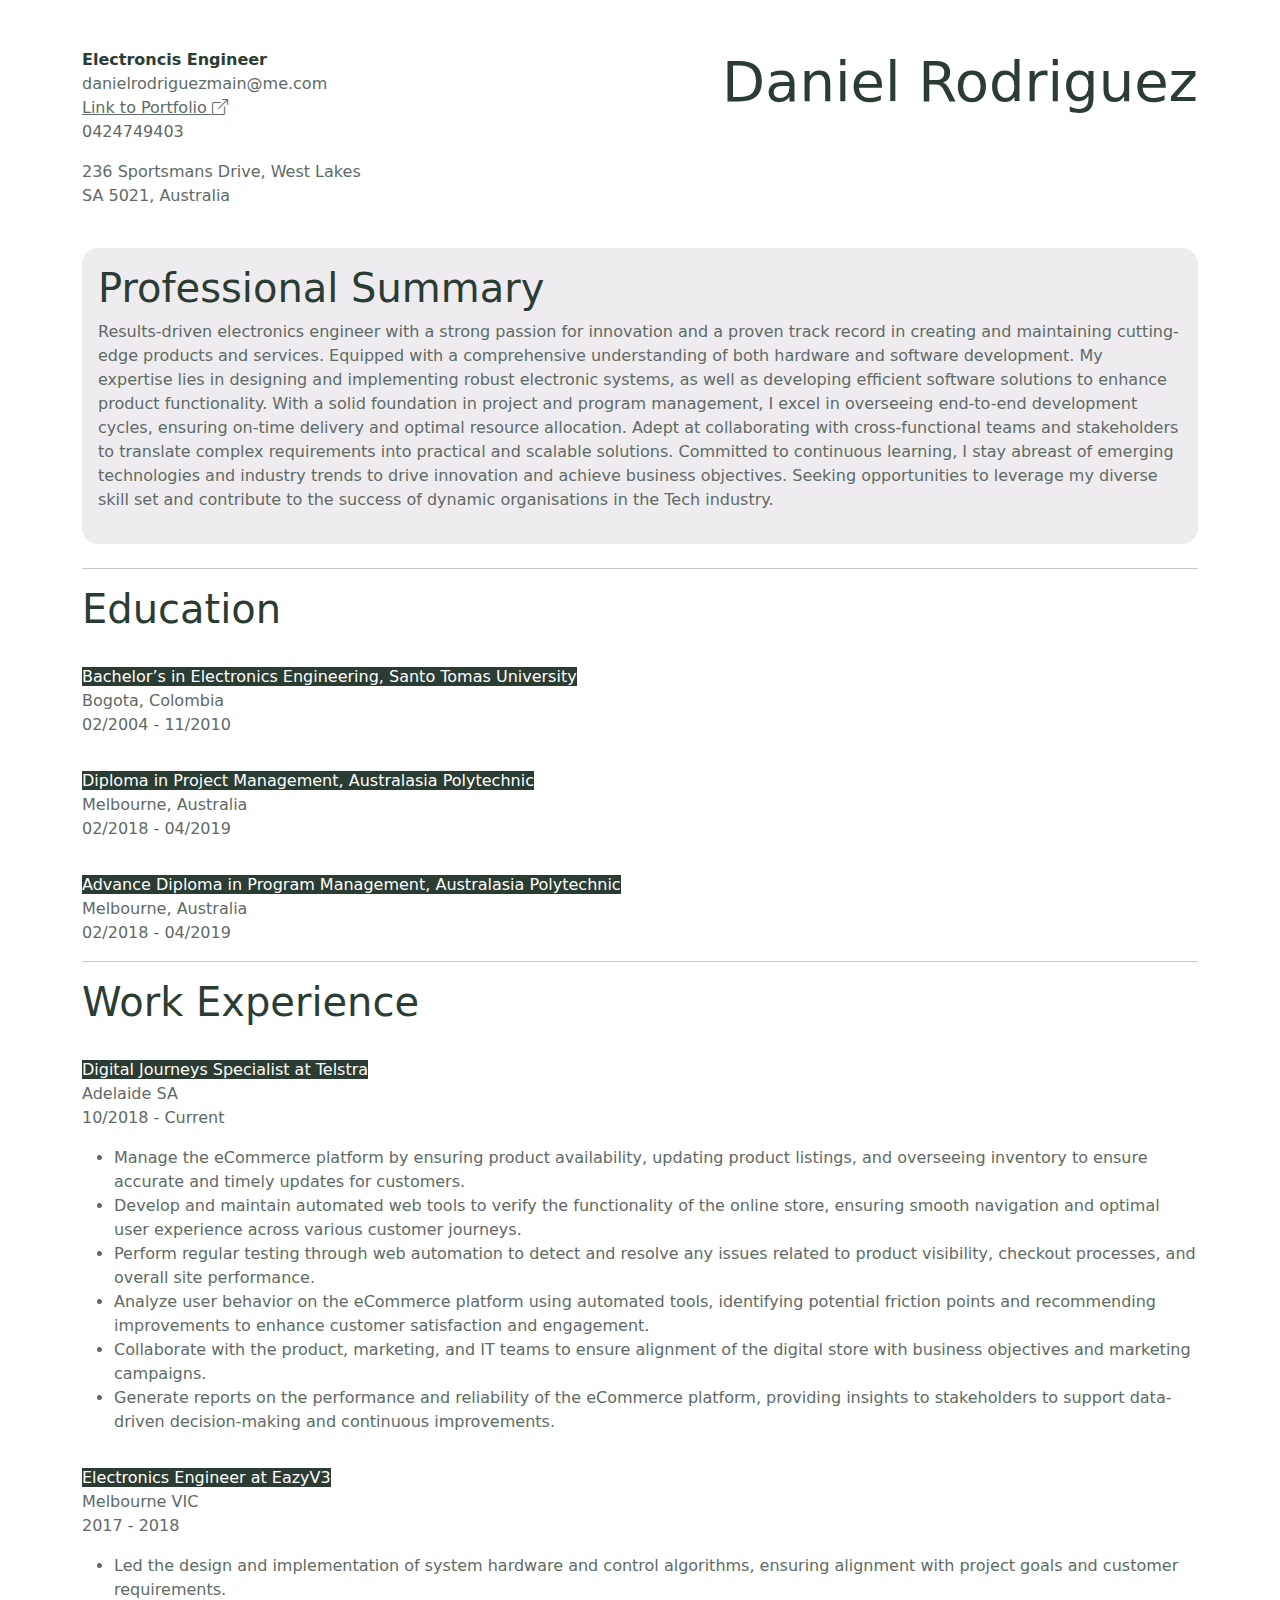
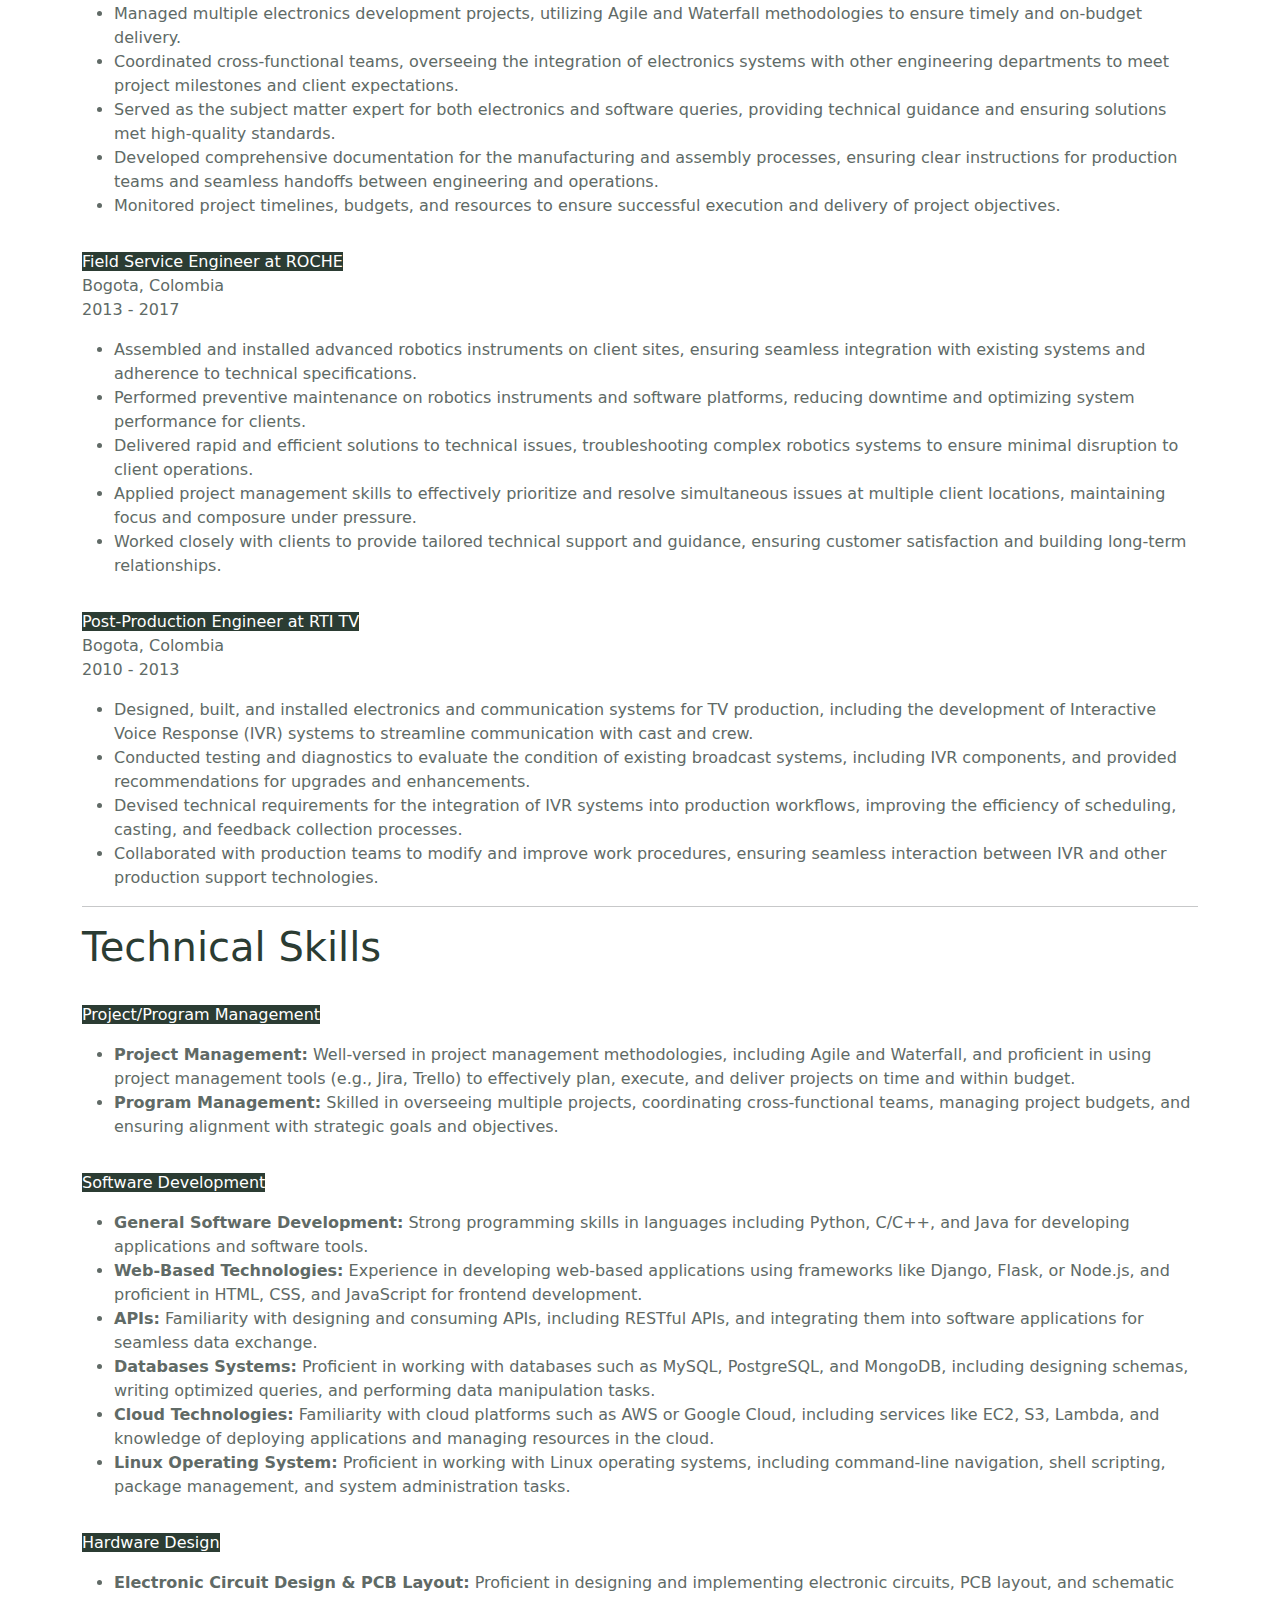
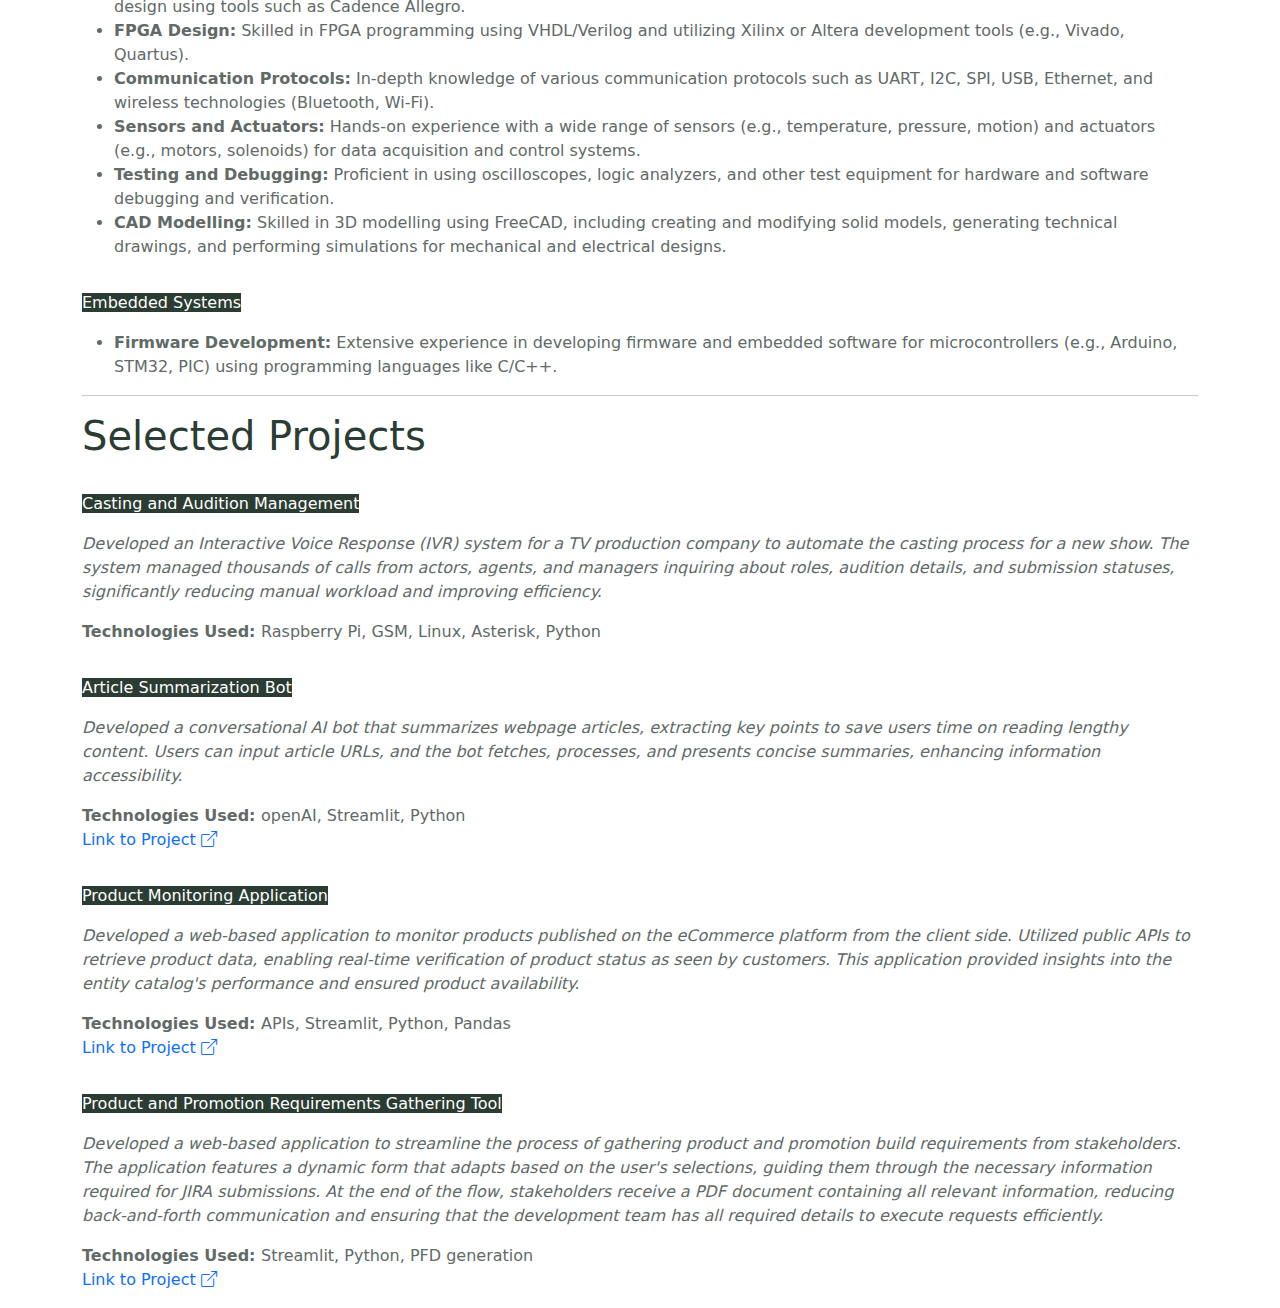
==== resume.html @ 0422f480 "links issues" ====
<!doctype html>
<html lang="en">
  <head>
    <meta charset="utf-8">
    <meta name="viewport" content="width=device-width, initial-scale=1">
    <title>Daniel Rodriguez CV</title>
    <link rel="stylesheet" href="statics/style.css">
    <link rel="stylesheet" href="https://cdn.jsdelivr.net/npm/bootstrap-icons@1.11.3/font/bootstrap-icons.min.css">
    <link href="https://cdn.jsdelivr.net/npm/bootstrap@5.3.3/dist/css/bootstrap.min.css" rel="stylesheet" integrity="sha384-QWTKZyjpPEjISv5WaRU9OFeRpok6YctnYmDr5pNlyT2bRjXh0JMhjY6hW+ALEwIH" crossorigin="anonymous">
  </head>
  <body>
    <div class="container">
        <div class="header">
            <div class="row mt-5">
                    <div class="col">
                            <p>
                                <strong>Electroncis Engineer</strong><br>
                                danielrodriguezmain@me.com <br>
                                <a href="index.html">Link to Portfolio <i class="bi bi-box-arrow-up-right"></i></a><br>
                                0424749403
                            </p>
                            <p>
                                236 Sportsmans Drive, West Lakes <br>
                                SA 5021, Australia
                            </p>
                    </div>
                    <div class="col text-end">
                        <h1 class="display-4">Daniel Rodriguez</h1>
                    </div>
            </div>
        </div>
        <div class="pro-summary mt-4 mb-4">
            <h1 class="display-6">Professional Summary</h1>
            <p>
                Results-driven electronics engineer with a strong passion for innovation and a proven track record in creating and
                maintaining cutting-edge products and services. Equipped with a comprehensive understanding of both hardware
                and software development. My expertise lies in designing and implementing robust electronic systems, as well as
                developing eﬃcient software solutions to enhance product functionality. With a solid foundation in project and
                program management, I excel in overseeing end-to-end development cycles, ensuring on-time delivery and optimal
                resource allocation. Adept at collaborating with cross-functional teams and stakeholders to translate complex
                requirements into practical and scalable solutions. Committed to continuous learning, I stay abreast of emerging
                technologies and industry trends to drive innovation and achieve business objectives. Seeking opportunities to
                leverage my diverse skill set and contribute to the success of dynamic organisations in the Tech industry.
            </p>
        </div>
        <hr>
        <div class="education">
            <h1 class="display-6">Education</h1>
            <div class="subtitle">
            <p>
                <span>Bachelor’s in Electronics Engineering, Santo Tomas University</span><br>
                Bogota, Colombia <br>
                02/2004 - 11/2010
            </p>
            </div>
            <div class="subtitle">
            <p>
                <span>Diploma in Project Management, Australasia Polytechnic</span><br>
                Melbourne, Australia <br>
                02/2018 - 04/2019
            </p>
            </div>
            <div class="subtitle">
            <p>
                <span>Advance Diploma in Program Management, Australasia Polytechnic</span><br>
                Melbourne, Australia <br>
                02/2018 - 04/2019
            </p>
            </div>
        </div>
        <hr>
        <div class="work-experience">
            <h1 class="display-6">Work Experience</h1>
            <div class="subtitle">
            <p>
                <span>Digital Journeys Specialist at Telstra</span><br>
                Adelaide SA <br>
                10/2018 - Current
            </p>
            </div>
            <ul>
                <li>Manage the eCommerce platform by ensuring product availability, updating product listings,
                    and overseeing inventory to ensure accurate and timely updates for customers.
                </li>
                <li>Develop and maintain automated web tools to verify the functionality of the online store,
                    ensuring smooth navigation and optimal user experience across various customer journeys.
                </li>
                <li>
                    Perform regular testing through web automation to detect and resolve any issues related to
                    product visibility, checkout processes, and overall site performance.
                </li>
                <li>
                    Analyze user behavior on the eCommerce platform using automated tools, identifying potential
                    friction points and recommending improvements to enhance customer satisfaction and engagement.
                </li>
                <li>
                    Collaborate with the product, marketing, and IT teams to ensure alignment of the digital store
                    with business objectives and marketing campaigns.
                </li>
                <li>
                    Generate reports on the performance and reliability of the eCommerce platform, providing
                    insights to stakeholders to support data-driven decision-making and continuous improvements.
                </li>
            </ul>
            <div class="subtitle">
            <p>
                <span>Electronics Engineer at EazyV3</span><br>
                Melbourne VIC <br>
                2017 - 2018
            </p>
            </div>
            <ul>
                <li>
                    Led the design and implementation of system hardware and control algorithms, ensuring
                    alignment with project goals and customer requirements.
                </li>
                <li>
                    Managed multiple electronics development projects, utilizing Agile and Waterfall methodologies
                    to ensure timely and on-budget delivery.
                </li>
                <li>
                    Coordinated cross-functional teams, overseeing the integration of electronics systems with other
                    engineering departments to meet project milestones and client expectations.
                </li>
                <li>
                    Served as the subject matter expert for both electronics and software queries, providing
                    technical guidance and ensuring solutions met high-quality standards.
                </li>
                <li>
                    Developed comprehensive documentation for the manufacturing and assembly processes, ensuring clear
                    instructions for production teams and seamless handoffs between engineering and operations.
                </li>
                <li>
                    Monitored project timelines, budgets, and resources to ensure successful execution and delivery
                    of project objectives.
                </li>
            </ul>
            <div class="subtitle">
            <p>
                <span>Field Service Engineer at ROCHE</span><br>
                Bogota, Colombia <br>
                2013 - 2017
            </p>
            </div>
            <ul>
                <li>
                    Assembled and installed advanced robotics instruments on client sites, ensuring seamless
                    integration with existing systems and adherence to technical specifications.
                </li>
                <li>
                    Performed preventive maintenance on robotics instruments and software platforms,
                    reducing downtime and optimizing system performance for clients.
                </li>
                <li>
                    Delivered rapid and efficient solutions to technical issues, troubleshooting complex
                    robotics systems to ensure minimal disruption to client operations.
                </li>
                <li>
                    Applied project management skills to effectively prioritize and resolve simultaneous
                    issues at multiple client locations, maintaining focus and composure under pressure.
                </li>
                <li>
                    Worked closely with clients to provide tailored technical support and guidance,
                    ensuring customer satisfaction and building long-term relationships.
                </li>
            </ul>
            <div class="subtitle">
                <p><span>Post-Production Engineer at RTI TV</span><br>
                    Bogota, Colombia <br>
                    2010 - 2013</p>
            </div>
            <ul>
                <li>
                    Designed, built, and installed electronics and communication systems for TV production, including the
                    development of Interactive Voice Response (IVR) systems to streamline communication with cast and crew.
                </li>
                <li>
                    Conducted testing and diagnostics to evaluate the condition of existing broadcast systems, including IVR
                    components, and provided recommendations for upgrades and enhancements.
                </li>
                <li>
                    Devised technical requirements for the integration of IVR systems into production workflows, improving the
                    efficiency of scheduling, casting, and feedback collection processes.
                </li>
                <li>
                    Collaborated with production teams to modify and improve work procedures, ensuring seamless interaction between
                    IVR and other production support technologies.
                </li>
            </ul>
        </div>
        <hr>
        <div class="tech-skills">
            <h1 class="display-6">Technical Skills</h1>
            <div class="subtitle">
                <p><span>Project/Program Management</span></p>
            </div>
            <ul>
                <li>
                    <strong>Project Management:</strong> Well-versed in project management methodologies, including Agile and Waterfall, and proficient in
                    using project management tools (e.g., Jira, Trello) to effectively plan, execute, and deliver projects on time and within budget.
                </li>
                <li>
                    <strong>Program Management:</strong> Skilled in overseeing multiple projects, coordinating cross-functional teams, managing project budgets, and
                    ensuring alignment with strategic goals and objectives.
                </li>
            </ul>
            <div class="subtitle">
                <p><span>Software Development</span></p>
            </div>
            <ul>
                <li>
                    <strong>General Software Development:</strong> Strong programming skills in languages including Python, C/C++, and Java for
                    developing applications and software tools. 
                </li>
                <li>
                    <strong>Web-Based Technologies:</strong> Experience in developing web-based applications using frameworks like Django, Flask,
                    or Node.js, and proficient in HTML, CSS, and JavaScript for frontend development.
                </li>
                <li>
                    <strong>APIs:</strong> Familiarity with designing and consuming APIs, including RESTful APIs, and integrating them into
                    software applications for seamless data exchange.
                </li>
                <li>
                    <strong>Databases Systems:</strong> Proficient in working with databases such as MySQL, PostgreSQL, and MongoDB, including designing
                    schemas, writing optimized queries, and performing data manipulation tasks.
                </li>
                <li>
                    <strong>Cloud Technologies:</strong> Familiarity with cloud platforms such as AWS or Google Cloud, including services like EC2, S3,
                    Lambda, and knowledge of deploying applications and managing resources in the cloud.
                </li>
                <li>
                    <strong>Linux Operating System:</strong> Proficient in working with Linux operating systems, including command-line navigation,
                    shell scripting, package management, and system administration tasks.
                </li>
            </ul>
            <div class="subtitle">
                <p><span>Hardware Design</span></p>
            </div>
            <ul>
                <li>
                    <strong>Electronic Circuit Design & PCB Layout:</strong> Proficient in designing and implementing electronic circuits, PCB
                    layout, and schematic design using tools such as Cadence Allegro.
                </li>
                <li>
                    <strong>FPGA Design:</strong> Skilled in FPGA programming using VHDL/Verilog and utilizing Xilinx or Altera development tools
                    (e.g., Vivado, Quartus).
                </li>
                <li>
                    <strong>Communication Protocols:</strong> In-depth knowledge of various communication protocols such as UART, I2C, SPI, USB,
                    Ethernet, and wireless technologies (Bluetooth, Wi-Fi).
                </li>
                <li>
                    <strong>Sensors and Actuators:</strong> Hands-on experience with a wide range of sensors (e.g., temperature, pressure, motion)
                    and actuators (e.g., motors, solenoids) for data acquisition and control systems.
                </li>
                <li>
                    <strong>Testing and Debugging:</strong> Proficient in using oscilloscopes, logic analyzers, and other test equipment for hardware
                    and software debugging and verification.
                </li>
                <li>
                    <strong>CAD Modelling:</strong> Skilled in 3D modelling using FreeCAD, including creating and modifying solid models, generating
                    technical drawings, and performing simulations for mechanical and electrical designs.
                </li>
            </ul>
            <div class="subtitle">
                <p><span>Embedded Systems</span></p>
            </div>
            <ul>
                <li>
                    <strong>Firmware Development:</strong> Extensive experience in developing firmware and embedded software for microcontrollers
                    (e.g., Arduino, STM32, PIC) using programming languages like C/C++.
                </li>
            </ul>
        </div>
        <hr>
        <div class="selected-projects">
            <h1 class="display-6">Selected Projects</h1>
            <div class="subtitle">
                <p><span>Casting and Audition Management</span></p>
            </div>
            <p><i>Developed an Interactive Voice Response (IVR) system for a TV production company to automate the casting process for a new show.
                The system managed thousands of calls from actors, agents, and managers inquiring about roles, audition details, and submission statuses,
                significantly reducing manual workload and improving efficiency.
            </i></p>
            <p><strong>Technologies Used: </strong>Raspberry Pi, GSM, Linux, Asterisk, Python <br>
                <!-- <a href="">Link to Project <i class="bi bi-box-arrow-up-right"></i></a> -->
            </p>
            <div class="subtitle">
                <p><span>Article Summarization Bot</span></p>
            </div>
            <p><i>Developed a conversational AI bot that summarizes webpage articles, extracting key points to save users time on
                reading lengthy content. Users can input article URLs, and the bot fetches, processes, and presents concise summaries, enhancing information
                accessibility.
            </i></p>
            <p><strong>Technologies Used: </strong>openAI, Streamlit, Python <br>
                <a href="">Link to Project <i class="bi bi-box-arrow-up-right"></i></a></p>
            <div class="subtitle">
                <p><span>Product Monitoring Application</span></p>
            </div>
            <p><i>Developed a web-based application to monitor products published on the eCommerce platform from the client side. Utilized public APIs
                to retrieve product data, enabling real-time verification of product status as seen by customers. This application provided insights into
                the entity catalog's performance and ensured product availability.
            </i></p>
            <p><strong>Technologies Used: </strong>APIs, Streamlit, Python, Pandas<br>
                <a target="_blank" href="https://agoraops-controlpanel.streamlit.app">Link to Project <i class="bi bi-box-arrow-up-right"></i></a></p>
            <div class="subtitle">
                <p><span>Product and Promotion Requirements Gathering Tool</span></p>
            </div>
            <p><i>Developed a web-based application to streamline the process of gathering product and promotion build requirements from stakeholders.
                The application features a dynamic form that adapts based on the user's selections, guiding them through the necessary information required
                for JIRA submissions. At the end of the flow, stakeholders receive a PDF document containing all relevant information, reducing back-and-forth
                communication and ensuring that the development team has all required details to execute requests efficiently.
            </i></p>
            <p><strong>Technologies Used: </strong>Streamlit, Python, PFD generation<br>
                <a target="_blank" href="https://gtm-agora-forms.streamlit.app">Link to Project <i class="bi bi-box-arrow-up-right"></i></a></p>
        </div>
        
    </div>
    <script src="https://cdn.jsdelivr.net/npm/@popperjs/core@2.11.8/dist/umd/popper.min.js" integrity="sha384-I7E8VVD/ismYTF4hNIPjVp/Zjvgyol6VFvRkX/vR+Vc4jQkC+hVqc2pM8ODewa9r" crossorigin="anonymous"></script>
    <script src="https://cdn.jsdelivr.net/npm/bootstrap@5.3.3/dist/js/bootstrap.min.js" integrity="sha384-0pUGZvbkm6XF6gxjEnlmuGrJXVbNuzT9qBBavbLwCsOGabYfZo0T0to5eqruptLy" crossorigin="anonymous"></script>  
  </body>
</html>
---- statics/style.css ----
/* HEADER */
.header p, .header a{
    color: rgb(96, 106, 102);
}
.header strong, .header h1{
    color: rgb(43, 60, 51);
}

/* PRO SUMMARY */
.pro-summary{
    background-color: rgb(238, 236, 238);
    padding: 1rem;
    border-radius: 1rem;
}
.pro-summary h1{
    color: rgb(43, 60, 51);
}
.pro-summary p{
    color: rgb(96, 106, 102);
}

/* EDUCATION */
.education h1{
    color: rgb(43, 60, 51);
}
.education p{
    color: rgb(96, 106, 102);
}


/* EXPERIENCE */
.work-experience h1{
    color: rgb(43, 60, 51);
}
.work-experience p, .work-experience li{
    color: rgb(96, 106, 102);
}


/* TECH SKILLS */
.tech-skills h1{
    color: rgb(43, 60, 51);
}
.tech-skills p, .tech-skills li{
    color: rgb(96, 106, 102);
}


/* SELECTED PROJ */
.selected-projects h1{
    color: rgb(43, 60, 51);
}
.selected-projects p{
    color: rgb(96, 106, 102);
}

.selected-projects a{
    text-decoration: none;
}
.subtitle span{
    color: white;
    background-color: rgb(43, 60, 51);
}
.subtitle{
    margin-top: 2rem;
}
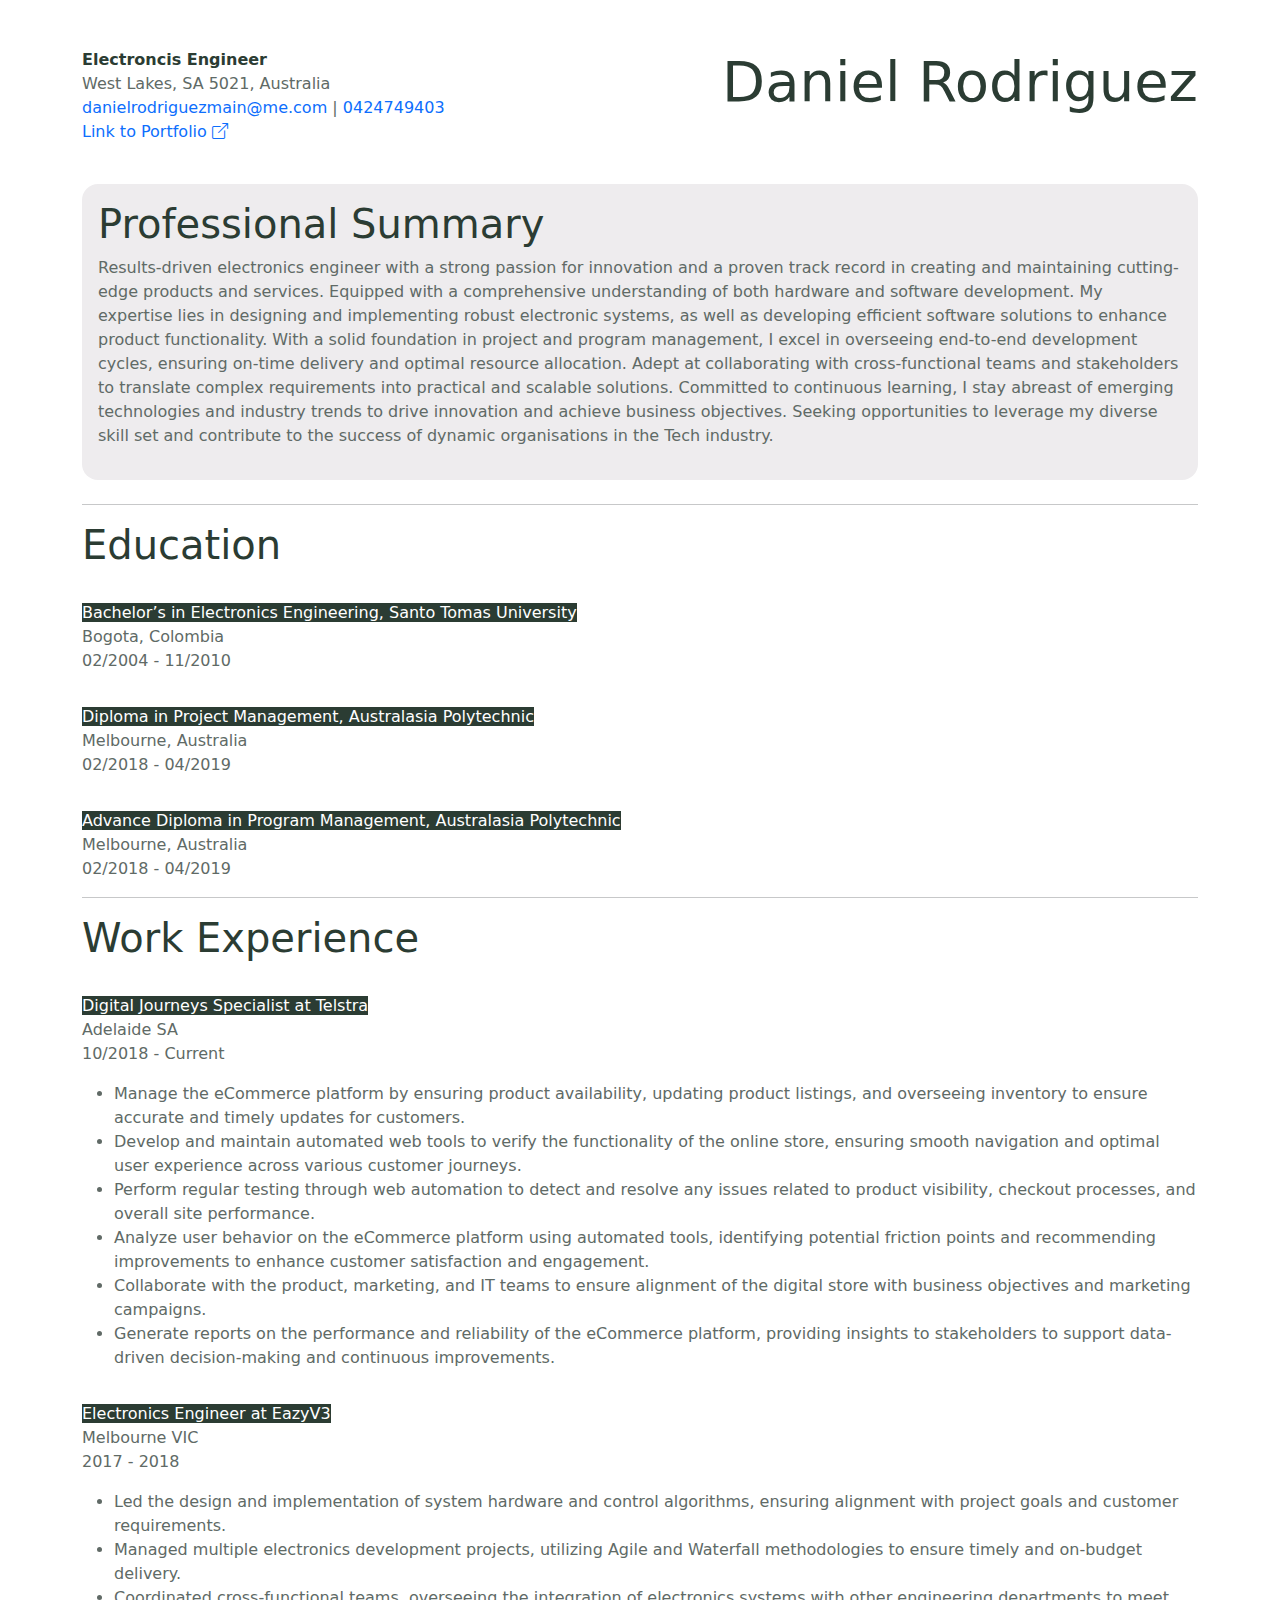
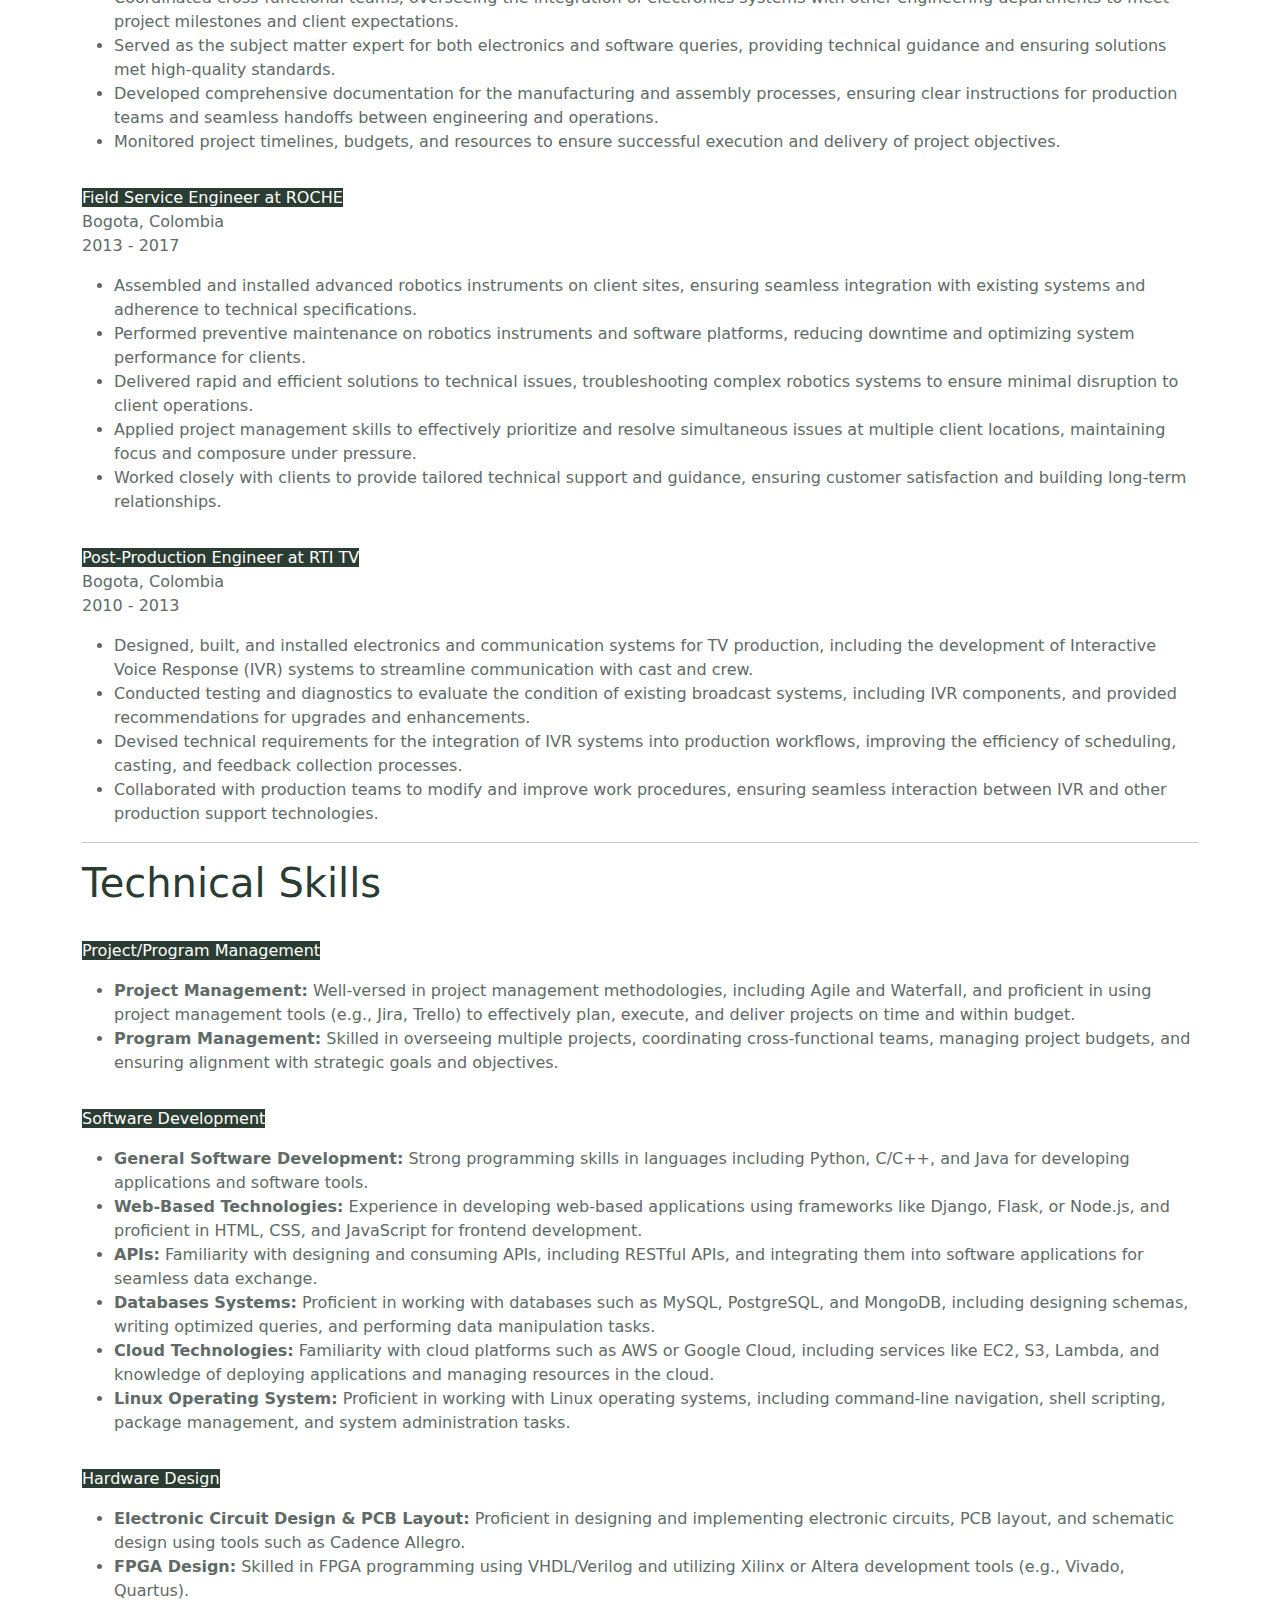
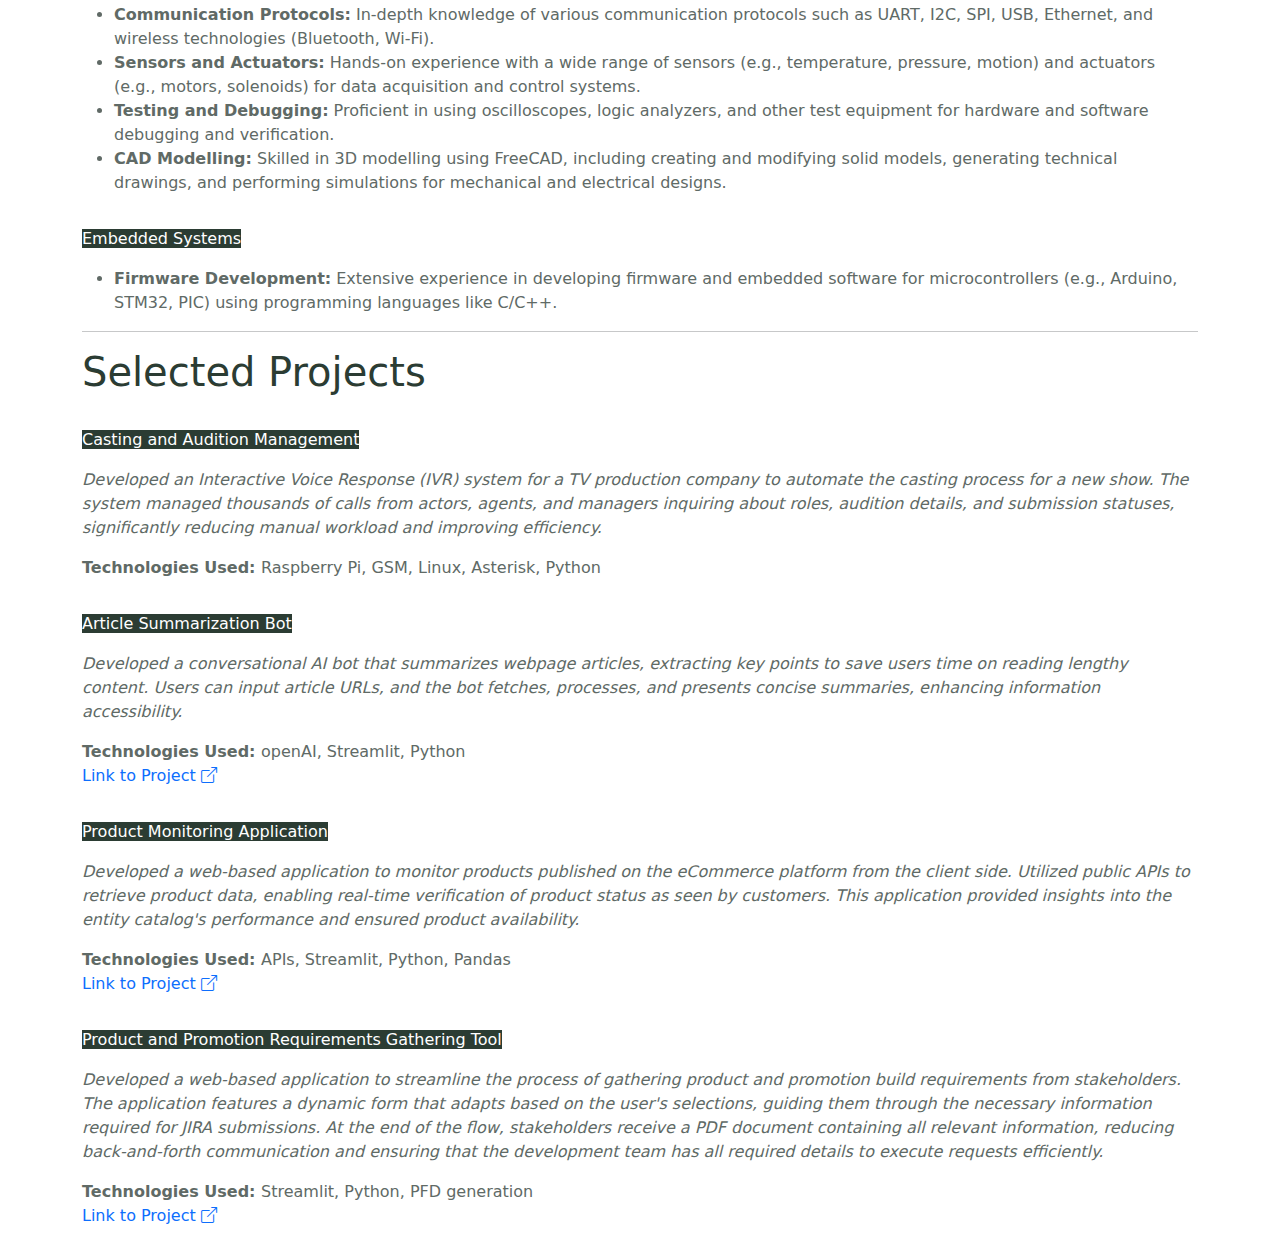
==== commit 13131cac: "Clean UP" ====
--- a/resume.html
+++ b/resume.html
@@ -15,13 +15,9 @@
                     <div class="col">
                             <p>
                                 <strong>Electroncis Engineer</strong><br>
-                                danielrodriguezmain@me.com <br>
-                                <a href="index.html">Link to Portfolio <i class="bi bi-box-arrow-up-right"></i></a><br>
-                                0424749403
-                            </p>
-                            <p>
-                                236 Sportsmans Drive, West Lakes <br>
-                                SA 5021, Australia
+                                West Lakes, SA 5021, Australia <br>
+                                <a href="mailto:danielrodriguezmain@me.com">danielrodriguezmain@me.com</a> | <a href="tel:+61424749403">0424749403</a><br>
+                                <a href="index.html">Link to Portfolio <i class="bi bi-box-arrow-up-right"></i></a>
                             </p>
                     </div>
                     <div class="col text-end">
--- a/statics/style.css
+++ b/statics/style.css
@@ -1,9 +1,12 @@
 /* HEADER */
-.header p, .header a{
+.header p{
     color: rgb(96, 106, 102);
 }
 .header strong, .header h1{
     color: rgb(43, 60, 51);
+}
+.header a{
+    text-decoration: none;
 }
 
 /* PRO SUMMARY */
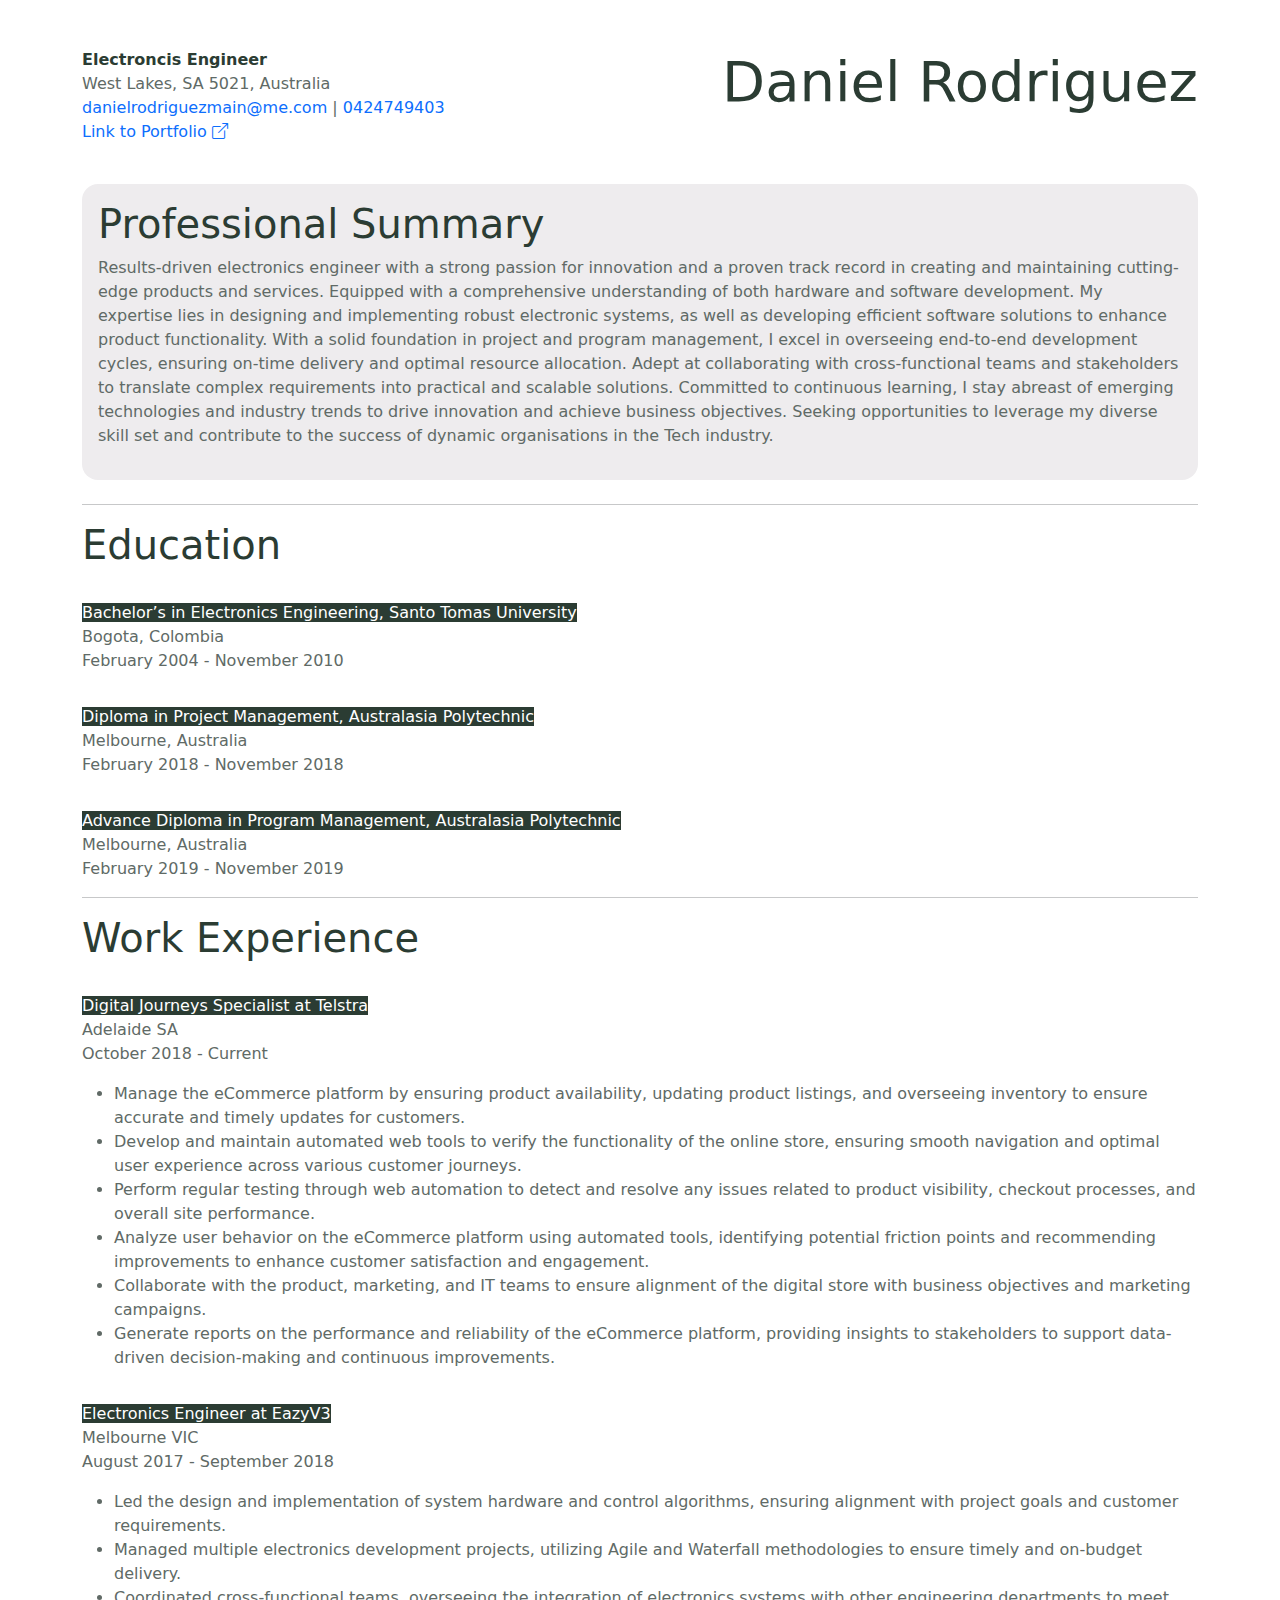
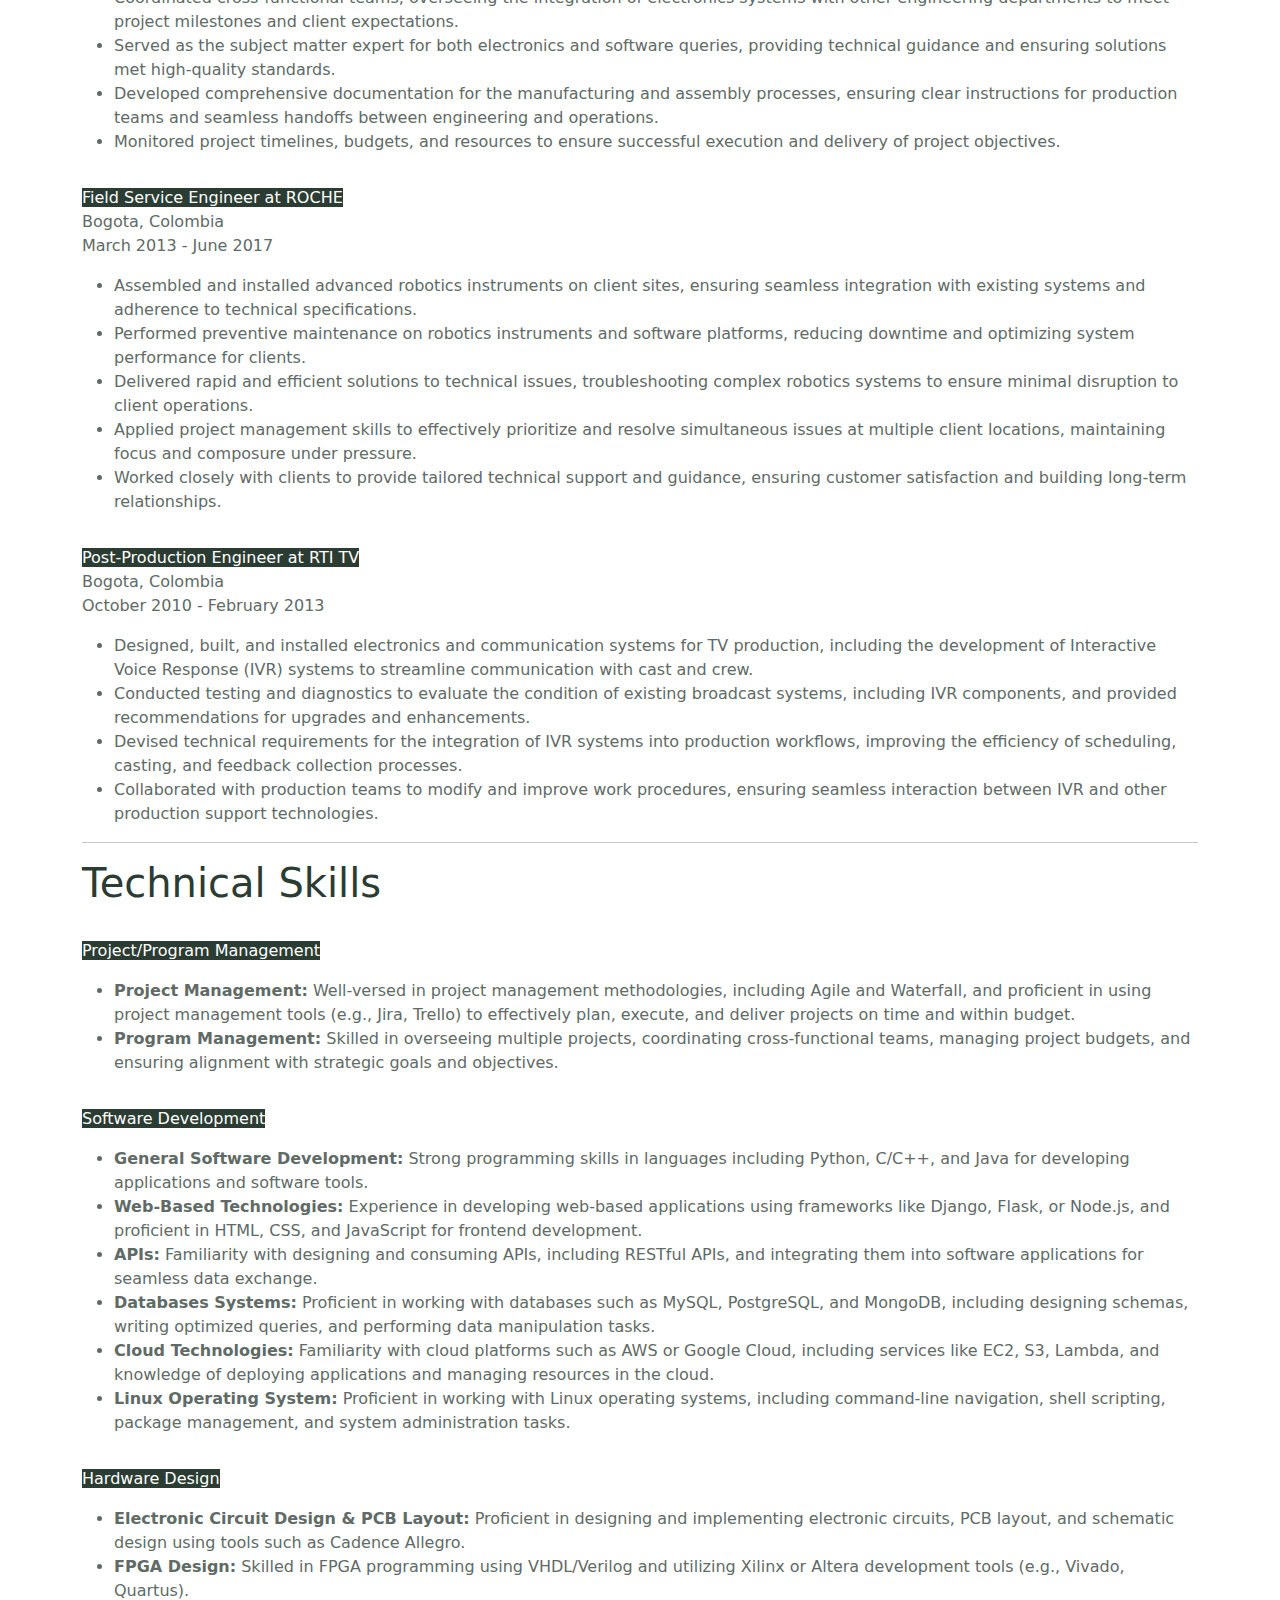
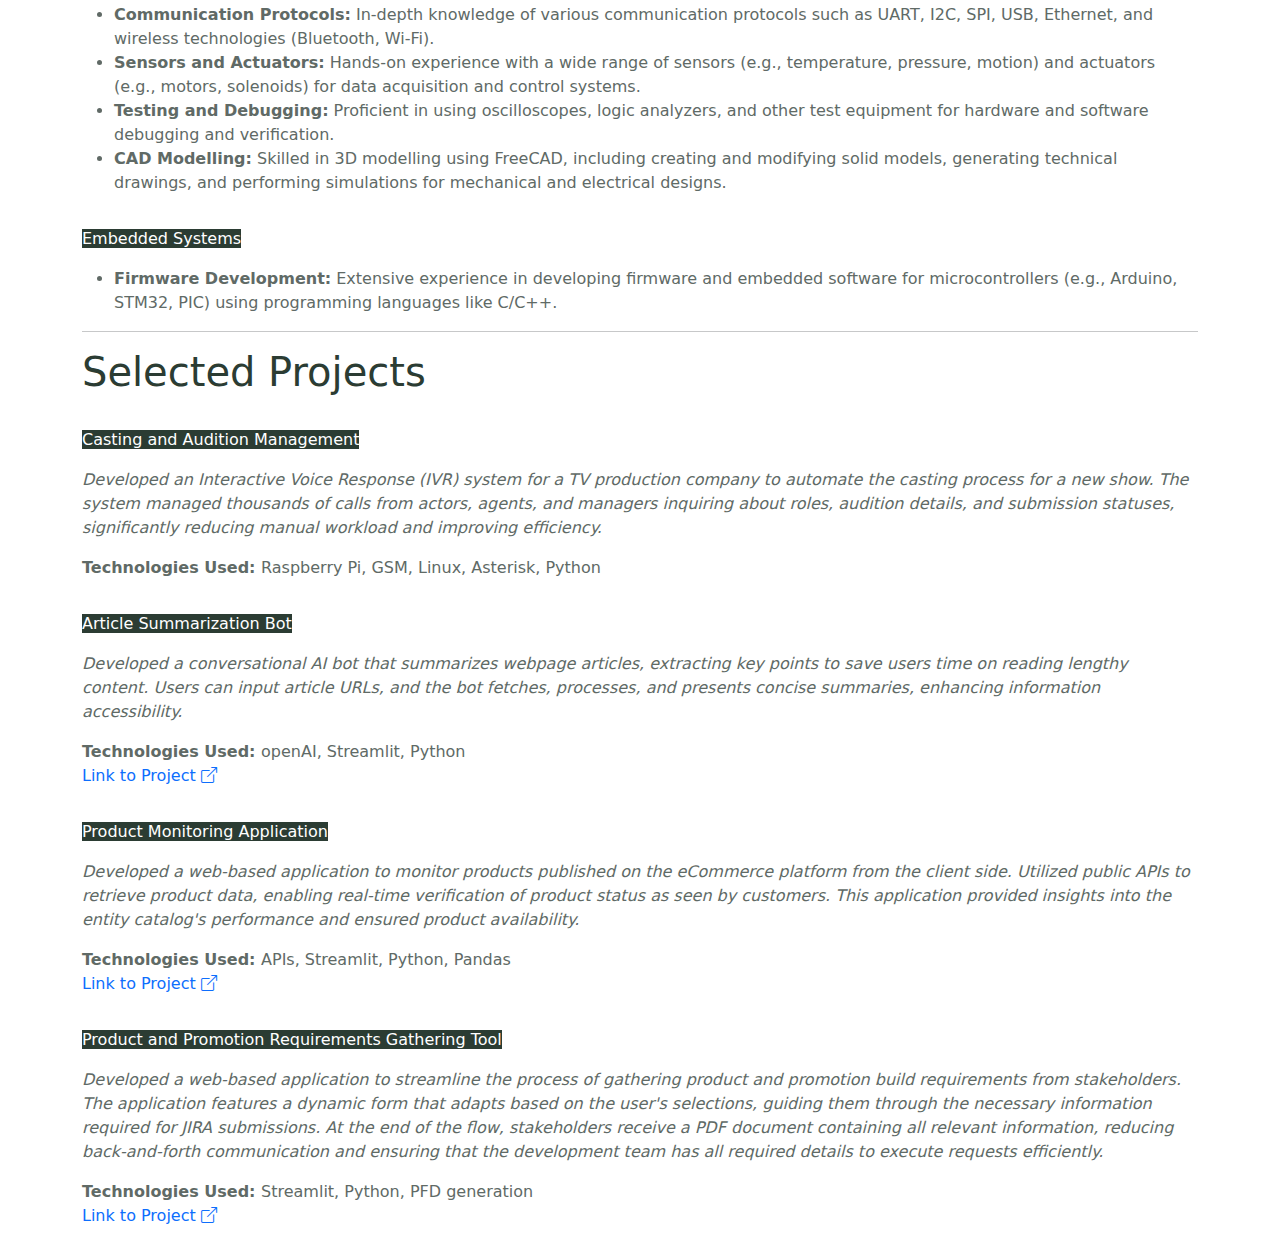
==== commit 32156d7a: "Improve" ====
--- a/resume.html
+++ b/resume.html
@@ -12,16 +12,16 @@
     <div class="container">
         <div class="header">
             <div class="row mt-5">
-                    <div class="col">
+                    <div class="col-12 col-md order-md-2 text-md-end">
+                        <h1 class="display-4">Daniel Rodriguez</h1>
+                    </div>
+                    <div class="col-12 col-md order-md-1">
                             <p>
                                 <strong>Electroncis Engineer</strong><br>
                                 West Lakes, SA 5021, Australia <br>
                                 <a href="mailto:danielrodriguezmain@me.com">danielrodriguezmain@me.com</a> | <a href="tel:+61424749403">0424749403</a><br>
                                 <a href="index.html">Link to Portfolio <i class="bi bi-box-arrow-up-right"></i></a>
                             </p>
-                    </div>
-                    <div class="col text-end">
-                        <h1 class="display-4">Daniel Rodriguez</h1>
                     </div>
             </div>
         </div>
@@ -46,21 +46,21 @@
             <p>
                 <span>Bachelor’s in Electronics Engineering, Santo Tomas University</span><br>
                 Bogota, Colombia <br>
-                02/2004 - 11/2010
+                February 2004 - November 2010
             </p>
             </div>
             <div class="subtitle">
             <p>
                 <span>Diploma in Project Management, Australasia Polytechnic</span><br>
                 Melbourne, Australia <br>
-                02/2018 - 04/2019
+                February 2018 - November 2018
             </p>
             </div>
             <div class="subtitle">
             <p>
                 <span>Advance Diploma in Program Management, Australasia Polytechnic</span><br>
                 Melbourne, Australia <br>
-                02/2018 - 04/2019
+                February 2019 - November 2019
             </p>
             </div>
         </div>
@@ -71,7 +71,7 @@
             <p>
                 <span>Digital Journeys Specialist at Telstra</span><br>
                 Adelaide SA <br>
-                10/2018 - Current
+                October 2018 - Current
             </p>
             </div>
             <ul>
@@ -102,7 +102,7 @@
             <p>
                 <span>Electronics Engineer at EazyV3</span><br>
                 Melbourne VIC <br>
-                2017 - 2018
+                August 2017 - September 2018
             </p>
             </div>
             <ul>
@@ -135,7 +135,7 @@
             <p>
                 <span>Field Service Engineer at ROCHE</span><br>
                 Bogota, Colombia <br>
-                2013 - 2017
+                March 2013 - June 2017
             </p>
             </div>
             <ul>
@@ -163,7 +163,7 @@
             <div class="subtitle">
                 <p><span>Post-Production Engineer at RTI TV</span><br>
                     Bogota, Colombia <br>
-                    2010 - 2013</p>
+                    October 2010 - February 2013</p>
             </div>
             <ul>
                 <li>
@@ -289,7 +289,7 @@
                 accessibility.
             </i></p>
             <p><strong>Technologies Used: </strong>openAI, Streamlit, Python <br>
-                <a href="">Link to Project <i class="bi bi-box-arrow-up-right"></i></a></p>
+                <a target="_blank" href="https://summ-article-bot.streamlit.app">Link to Project <i class="bi bi-box-arrow-up-right"></i></a></p>
             <div class="subtitle">
                 <p><span>Product Monitoring Application</span></p>
             </div>
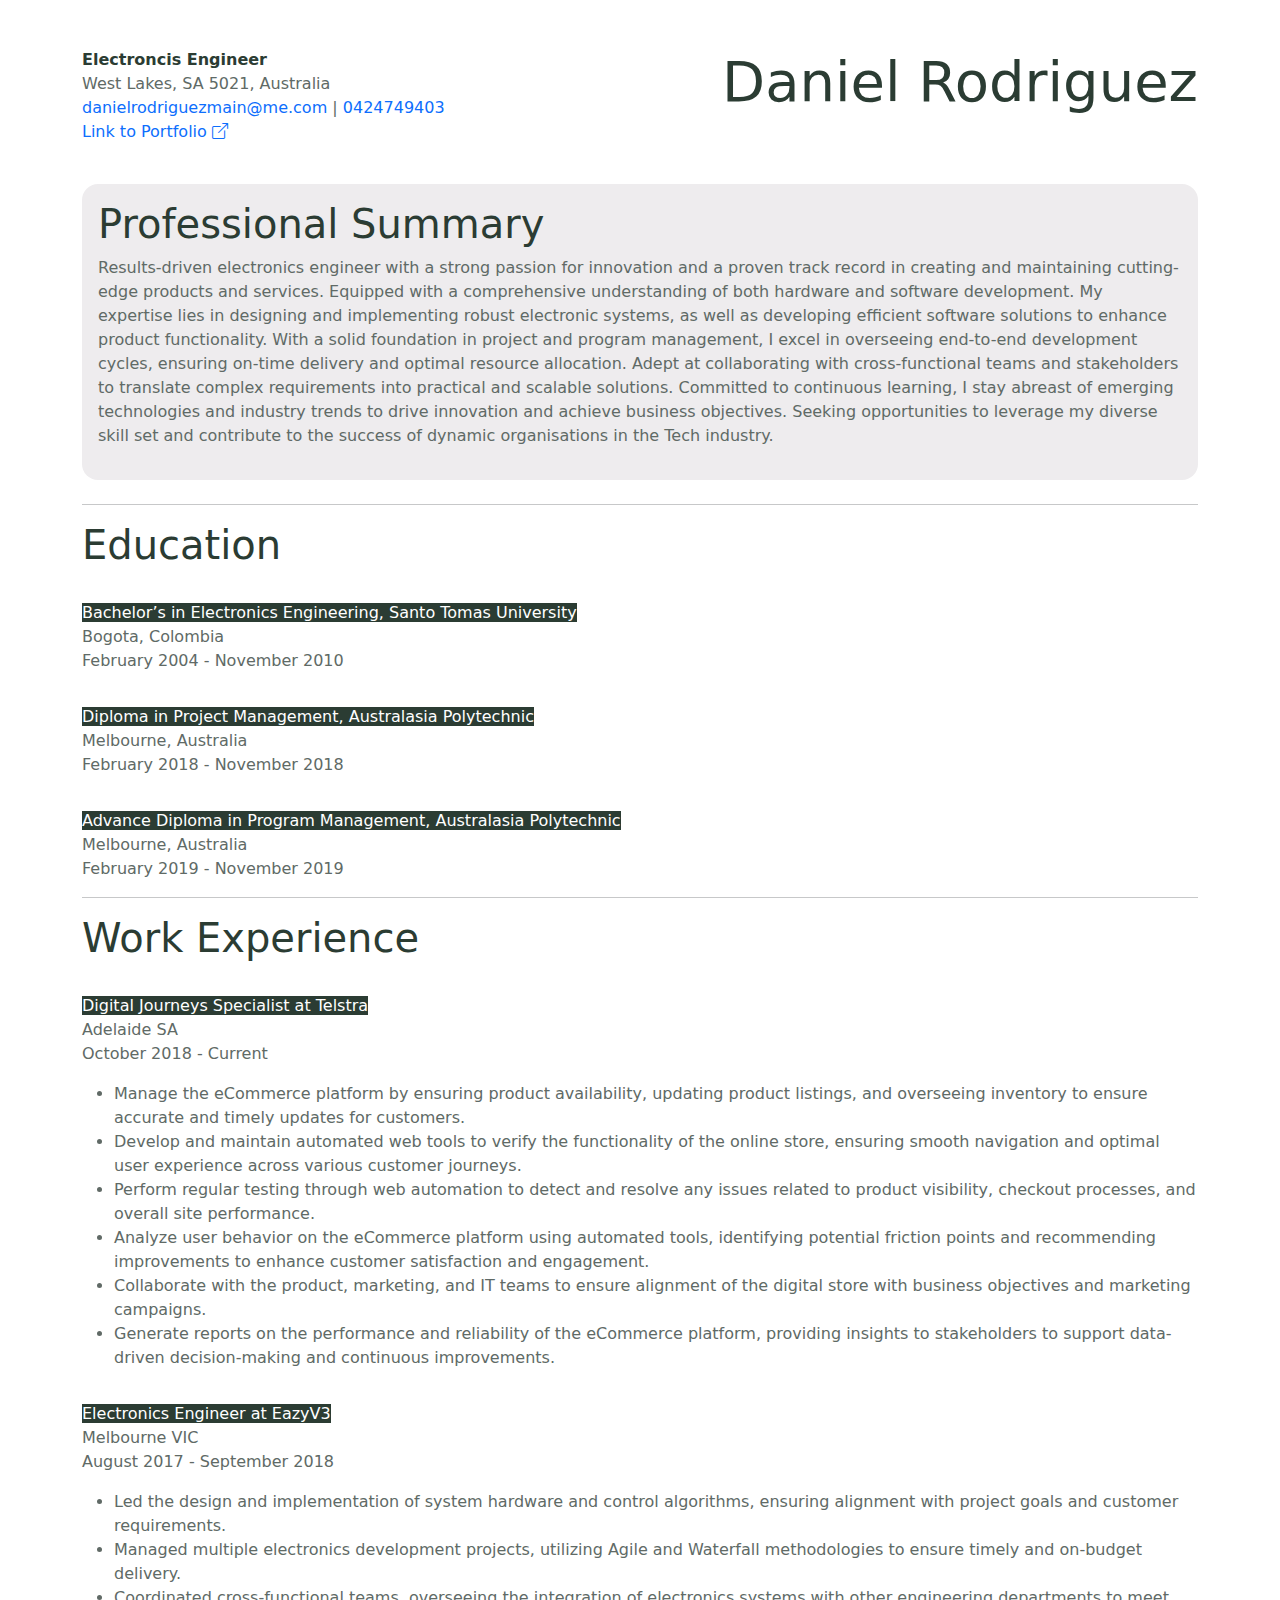
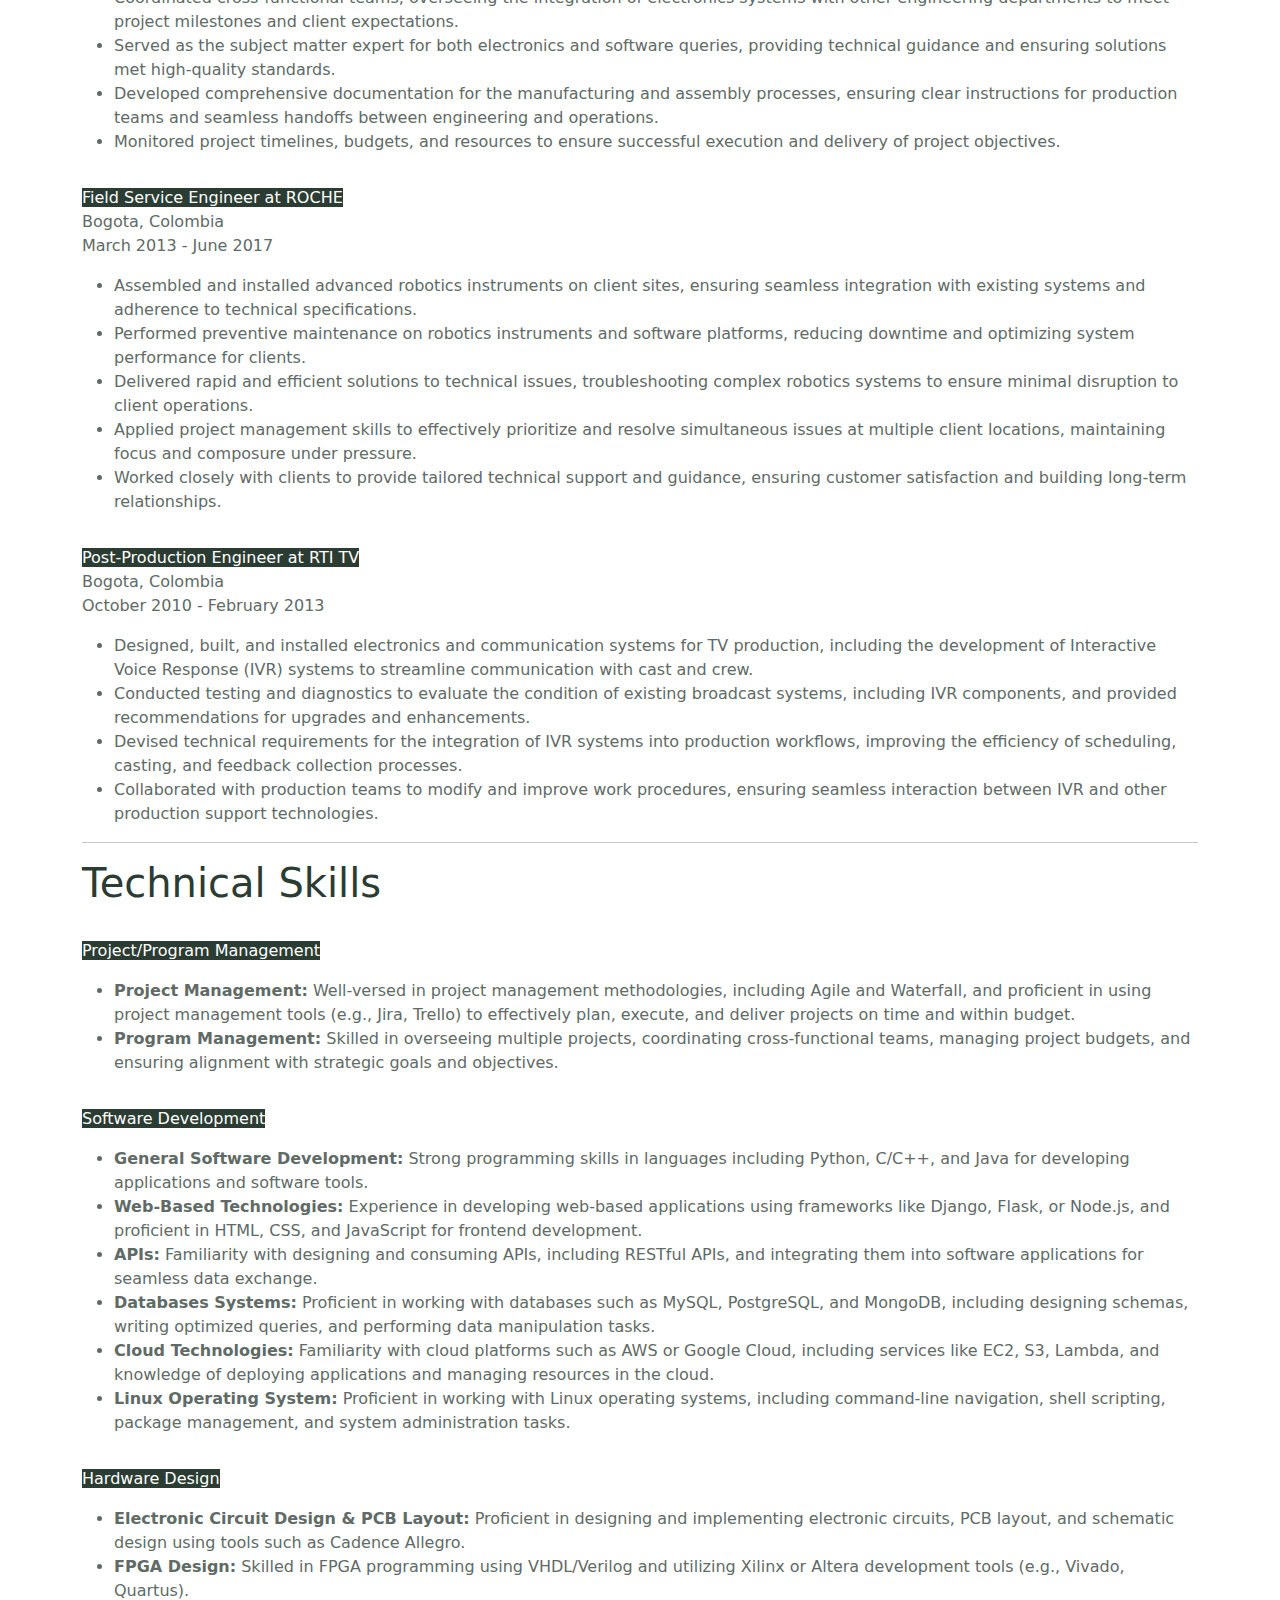
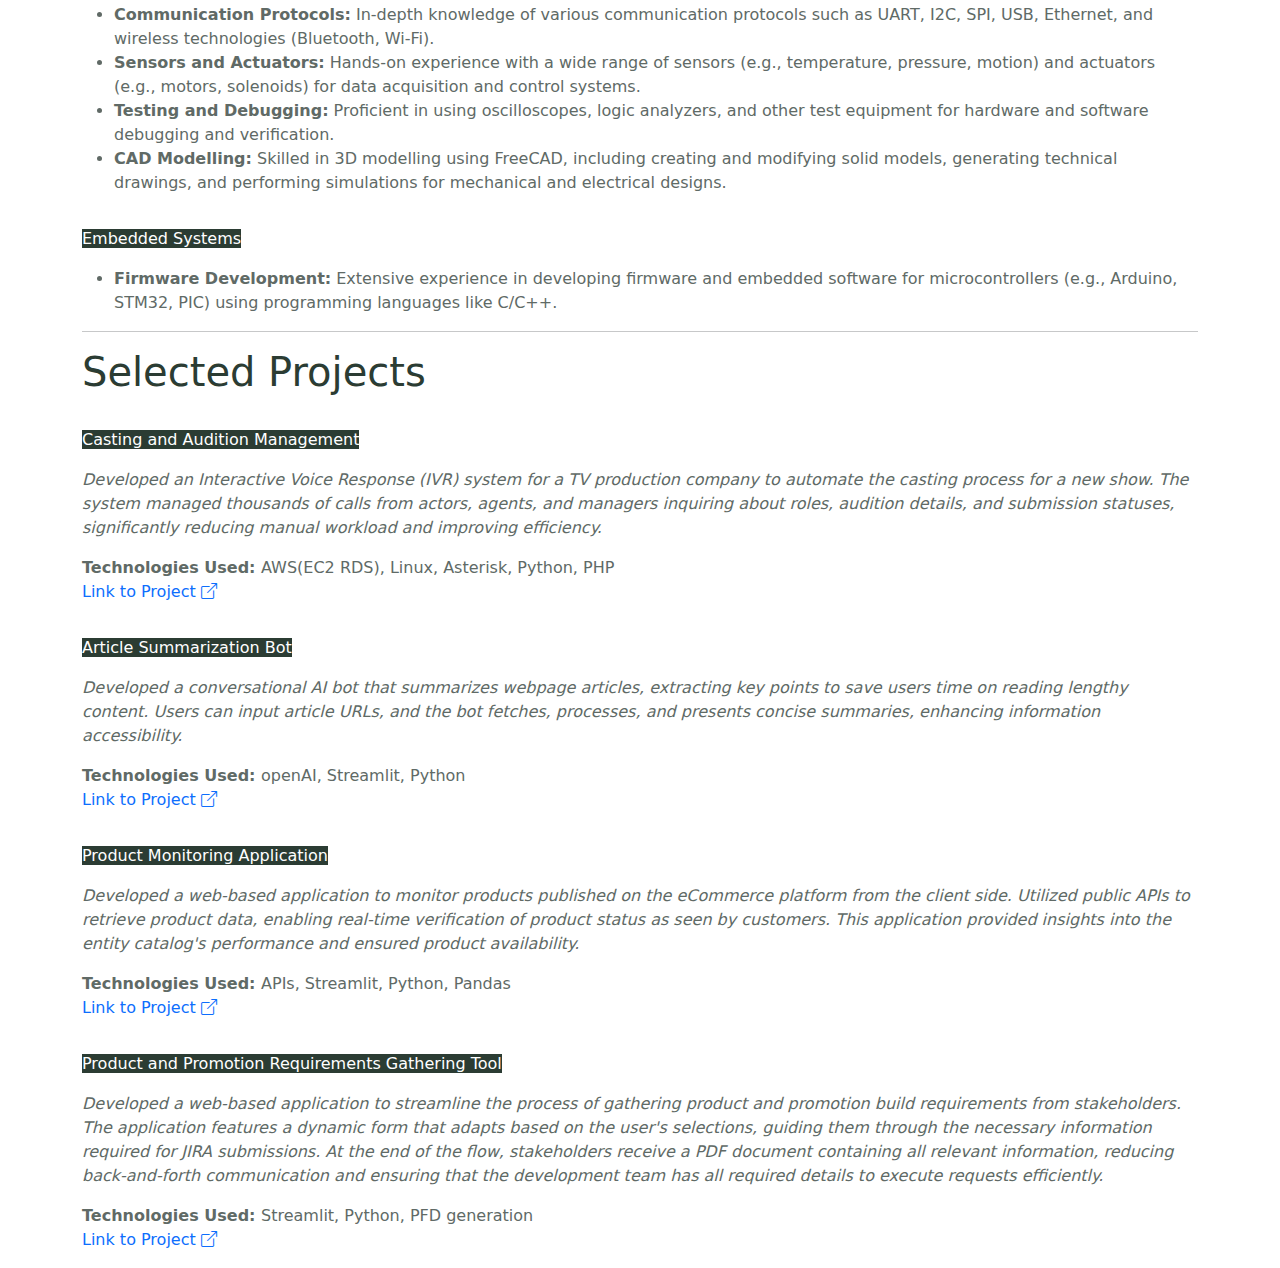
==== commit 098bac1e: "changes" ====
--- a/resume.html
+++ b/resume.html
@@ -278,8 +278,8 @@
                 The system managed thousands of calls from actors, agents, and managers inquiring about roles, audition details, and submission statuses,
                 significantly reducing manual workload and improving efficiency.
             </i></p>
-            <p><strong>Technologies Used: </strong>Raspberry Pi, GSM, Linux, Asterisk, Python <br>
-                <!-- <a href="">Link to Project <i class="bi bi-box-arrow-up-right"></i></a> -->
+            <p><strong>Technologies Used: </strong>AWS(EC2 RDS), Linux, Asterisk, Python, PHP <br>
+                <a target="_blank" href="RTI_IVR.html">Link to Project <i class="bi bi-box-arrow-up-right"></i></a>
             </p>
             <div class="subtitle">
                 <p><span>Article Summarization Bot</span></p>
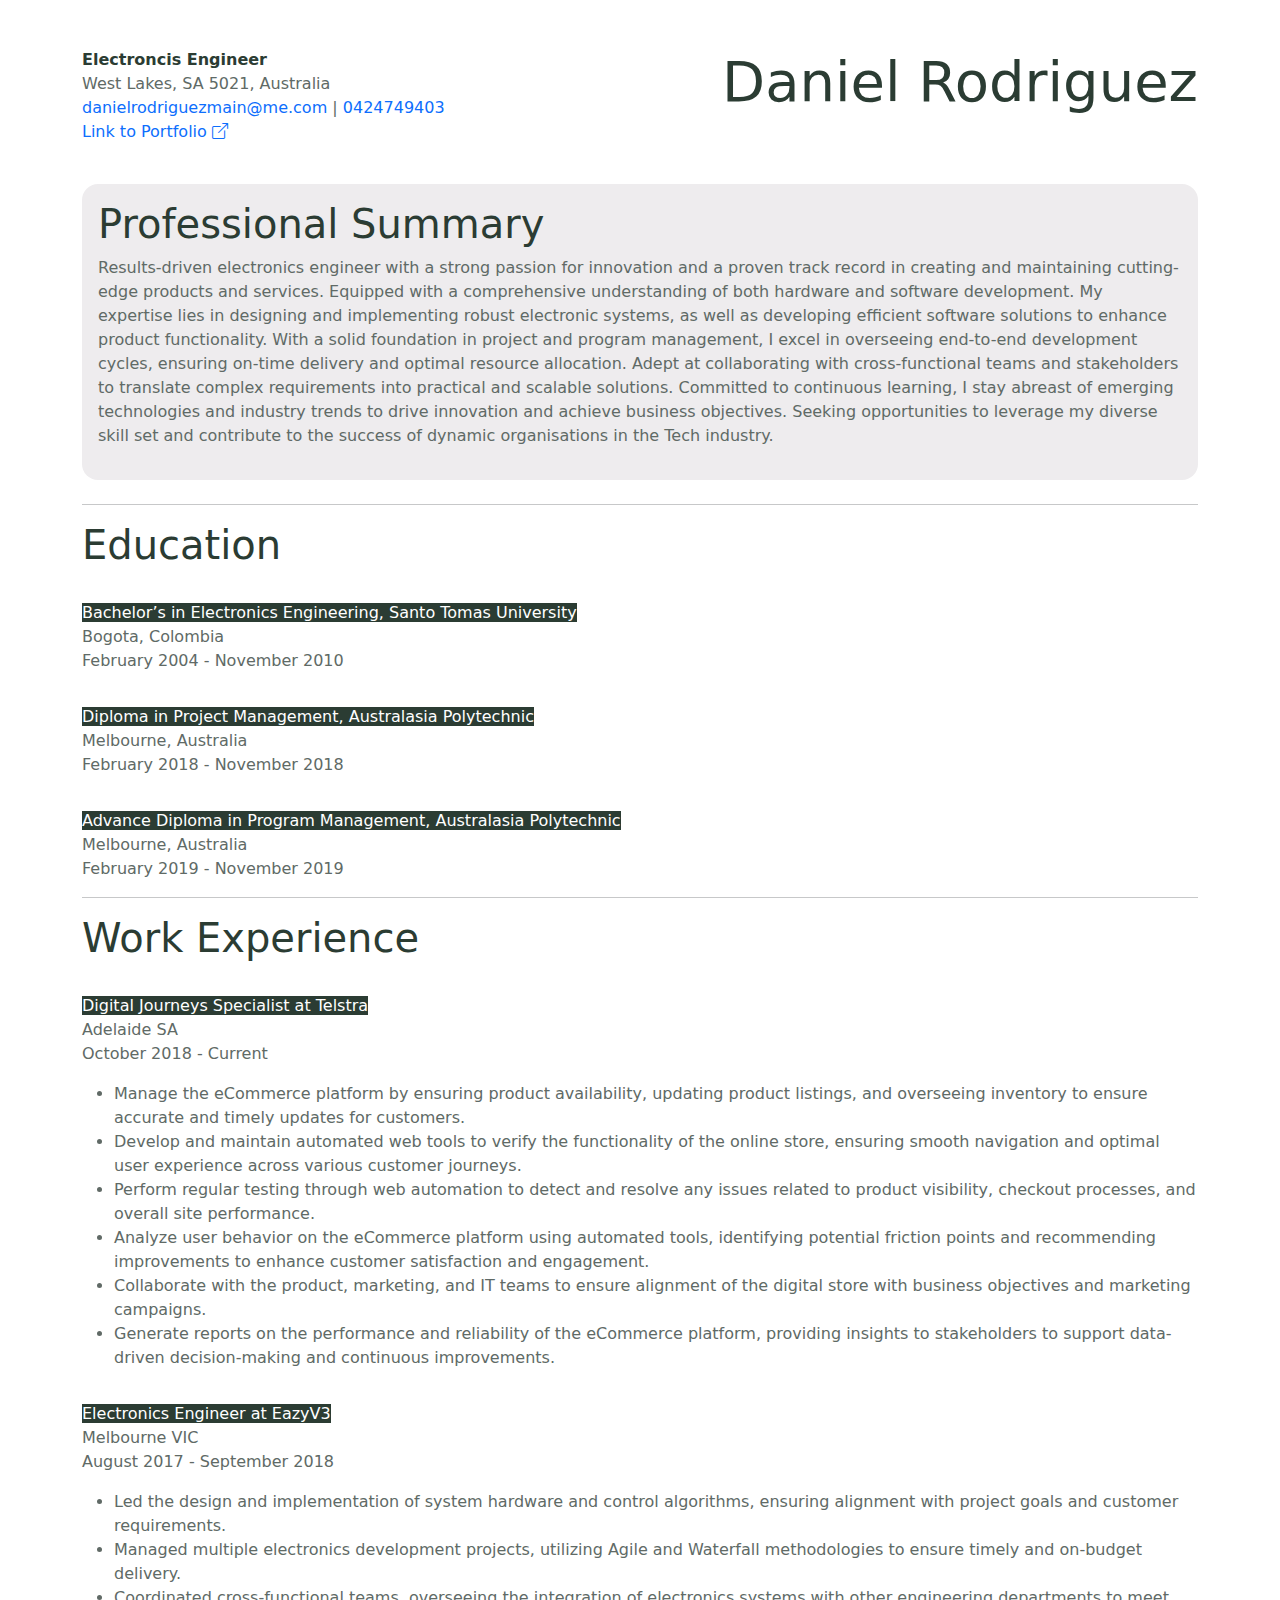
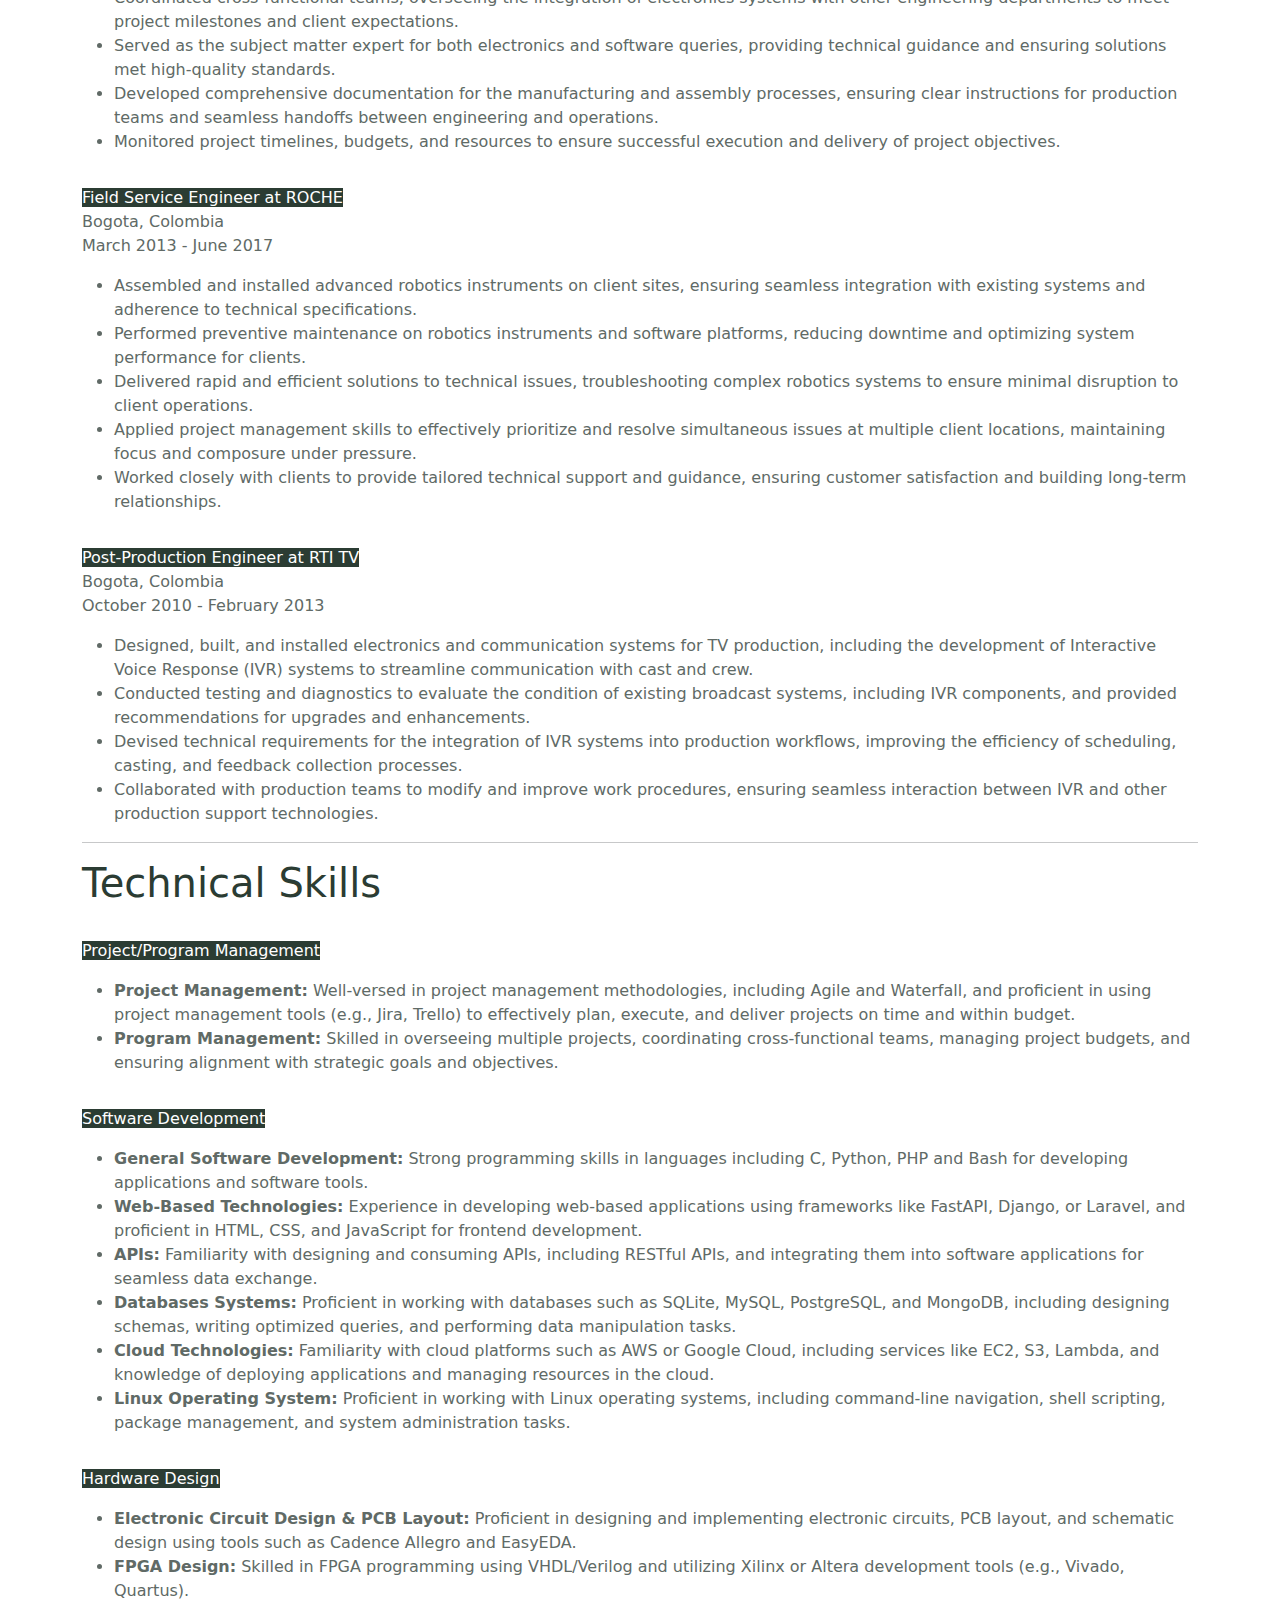
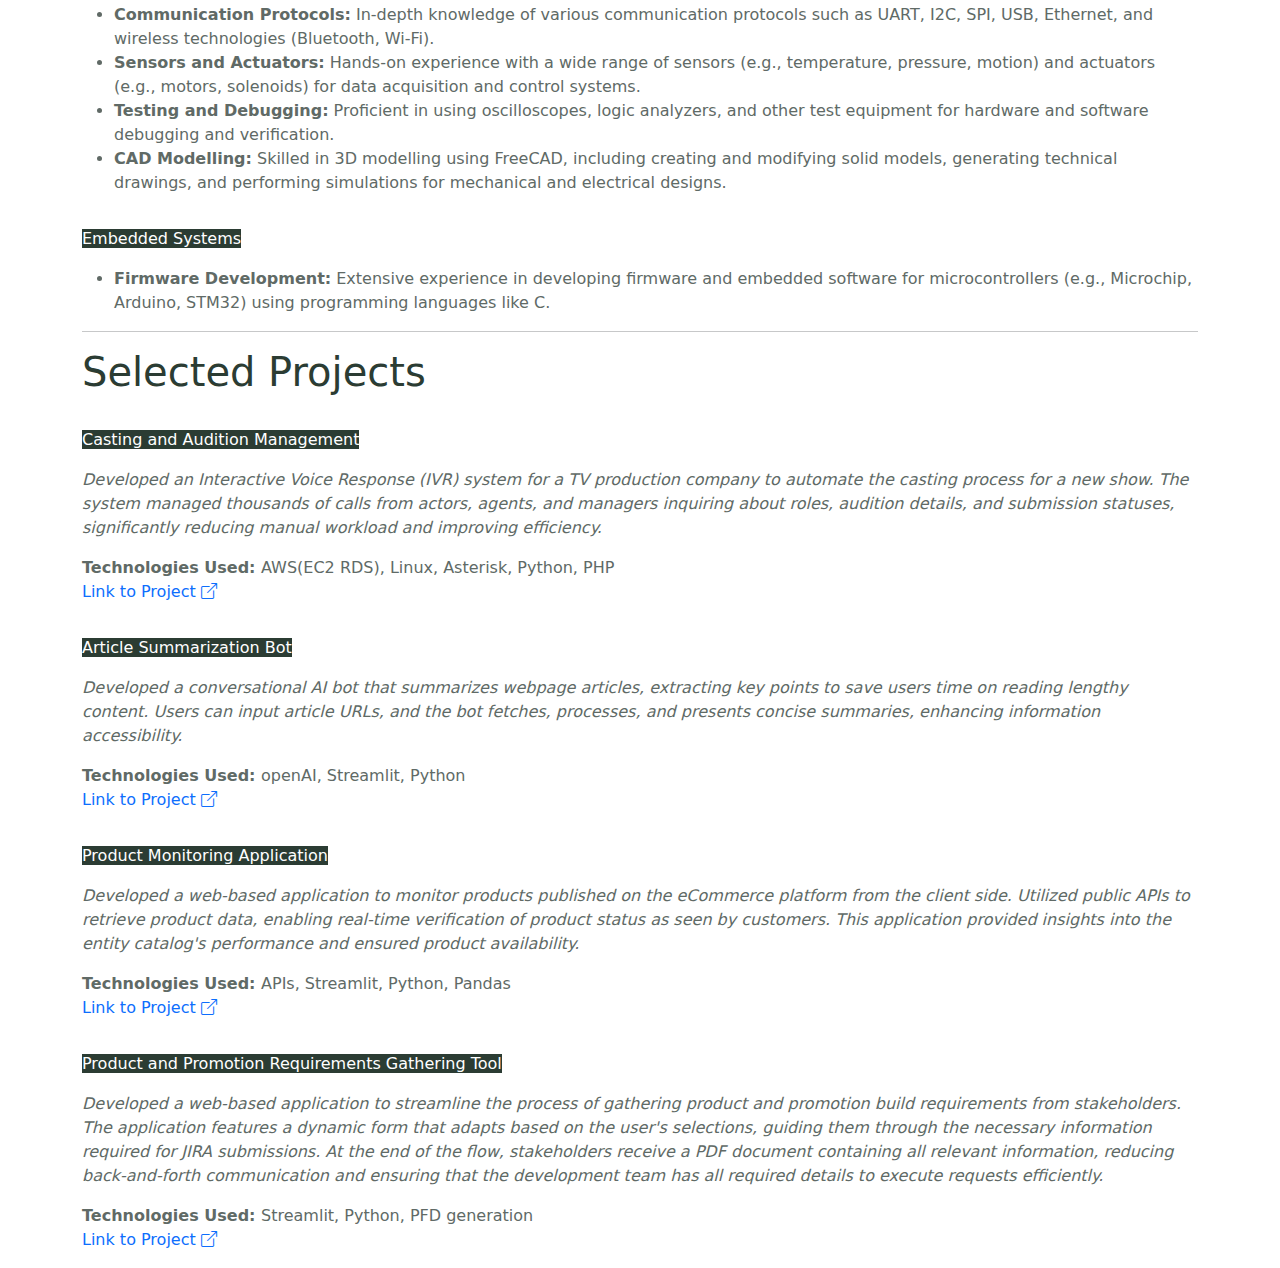
==== commit cf637795: "Update resume.html" ====
--- a/resume.html
+++ b/resume.html
@@ -205,19 +205,19 @@
             </div>
             <ul>
                 <li>
-                    <strong>General Software Development:</strong> Strong programming skills in languages including Python, C/C++, and Java for
+                    <strong>General Software Development:</strong> Strong programming skills in languages including C, Python, PHP and Bash for
                     developing applications and software tools. 
                 </li>
                 <li>
-                    <strong>Web-Based Technologies:</strong> Experience in developing web-based applications using frameworks like Django, Flask,
-                    or Node.js, and proficient in HTML, CSS, and JavaScript for frontend development.
+                    <strong>Web-Based Technologies:</strong> Experience in developing web-based applications using frameworks like FastAPI, Django,
+                    or Laravel, and proficient in HTML, CSS, and JavaScript for frontend development.
                 </li>
                 <li>
                     <strong>APIs:</strong> Familiarity with designing and consuming APIs, including RESTful APIs, and integrating them into
                     software applications for seamless data exchange.
                 </li>
                 <li>
-                    <strong>Databases Systems:</strong> Proficient in working with databases such as MySQL, PostgreSQL, and MongoDB, including designing
+                    <strong>Databases Systems:</strong> Proficient in working with databases such as SQLite, MySQL, PostgreSQL, and MongoDB, including designing
                     schemas, writing optimized queries, and performing data manipulation tasks.
                 </li>
                 <li>
@@ -235,7 +235,7 @@
             <ul>
                 <li>
                     <strong>Electronic Circuit Design & PCB Layout:</strong> Proficient in designing and implementing electronic circuits, PCB
-                    layout, and schematic design using tools such as Cadence Allegro.
+                    layout, and schematic design using tools such as Cadence Allegro and EasyEDA.
                 </li>
                 <li>
                     <strong>FPGA Design:</strong> Skilled in FPGA programming using VHDL/Verilog and utilizing Xilinx or Altera development tools
@@ -264,7 +264,7 @@
             <ul>
                 <li>
                     <strong>Firmware Development:</strong> Extensive experience in developing firmware and embedded software for microcontrollers
-                    (e.g., Arduino, STM32, PIC) using programming languages like C/C++.
+                    (e.g., Microchip, Arduino, STM32) using programming languages like C.
                 </li>
             </ul>
         </div>
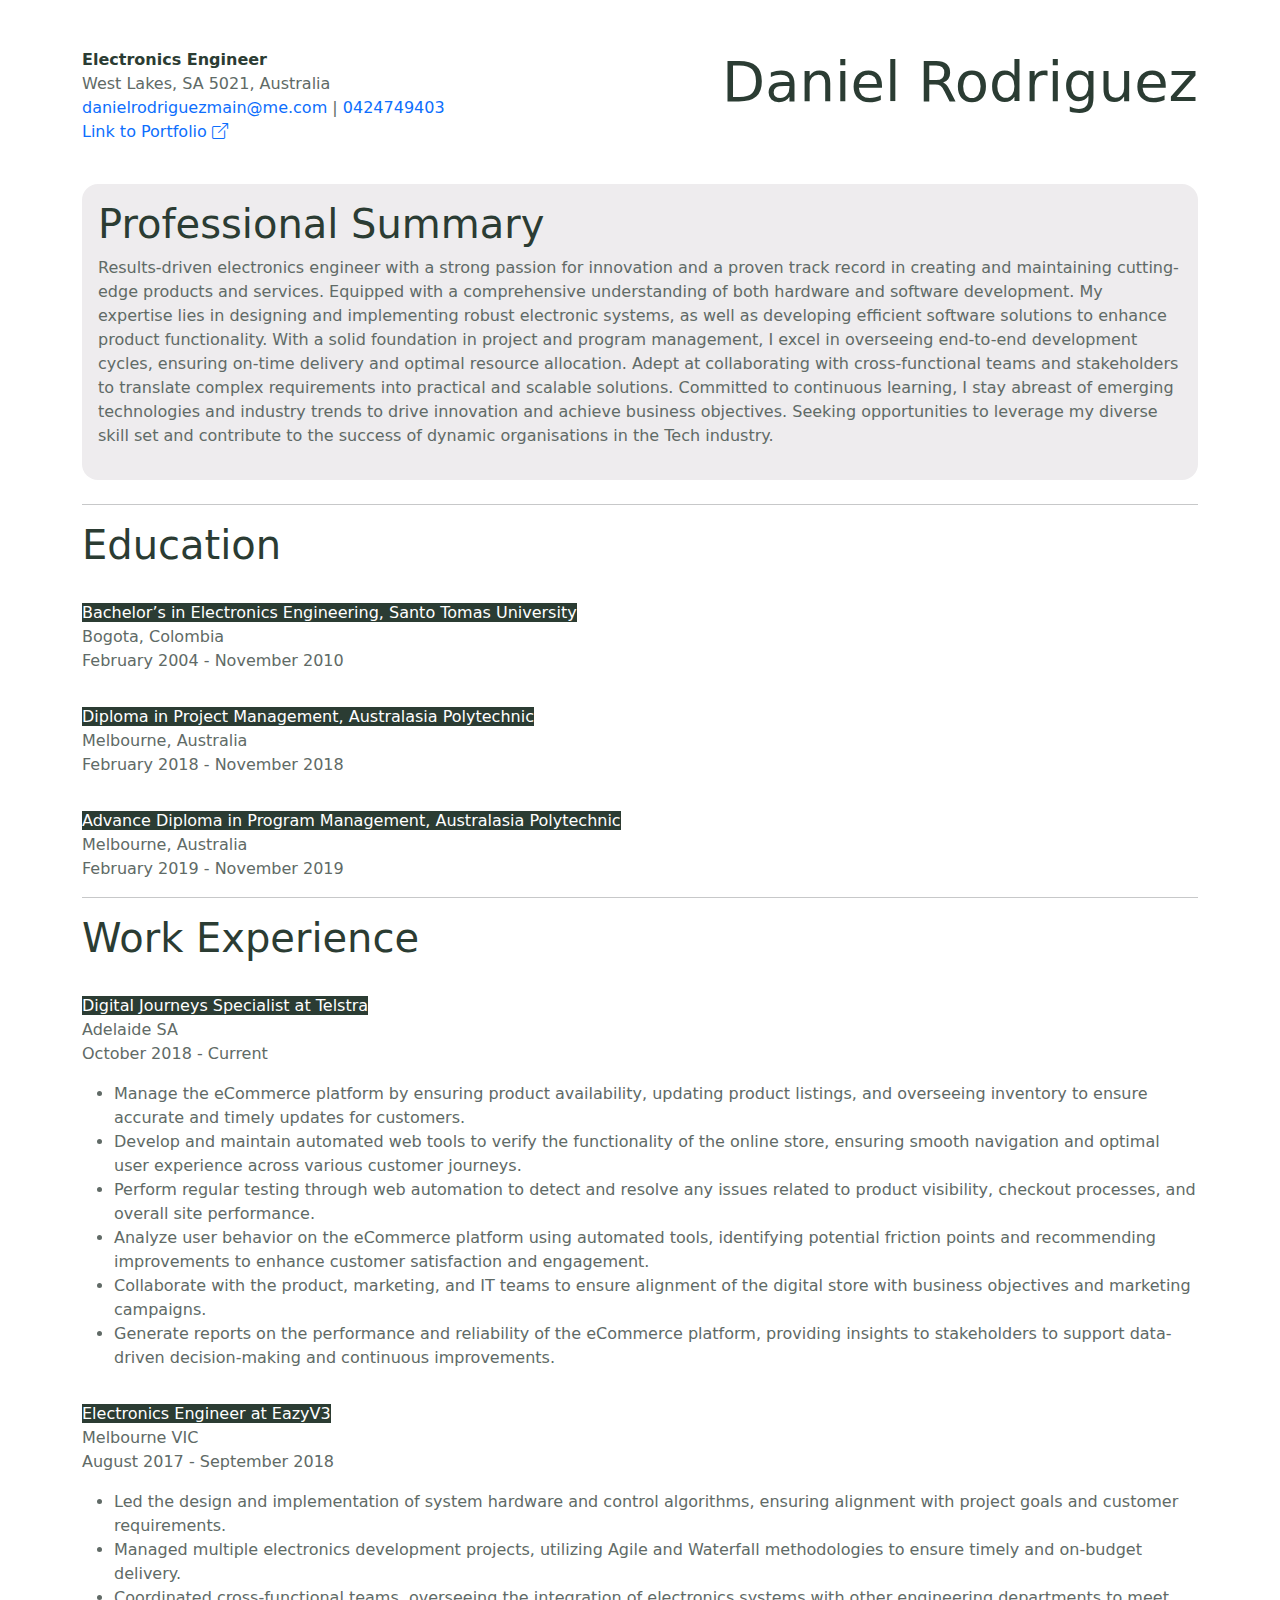
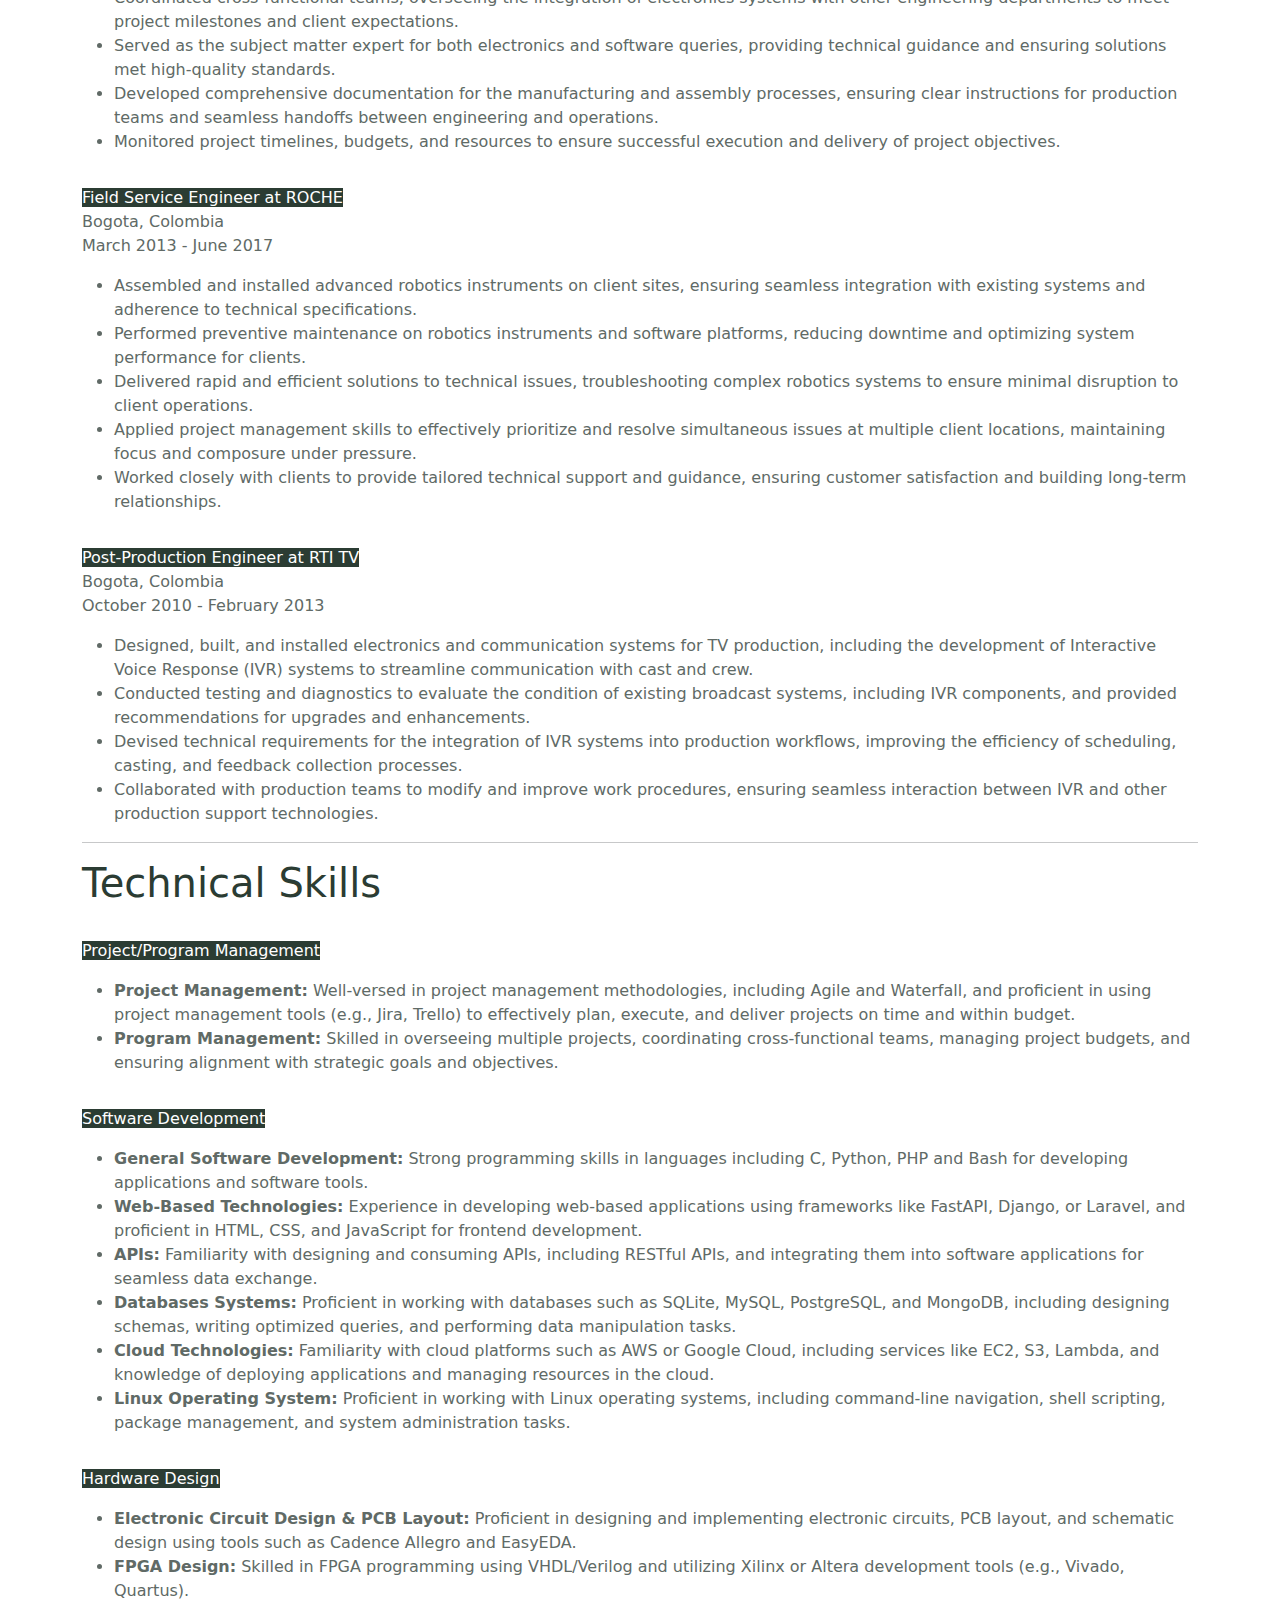
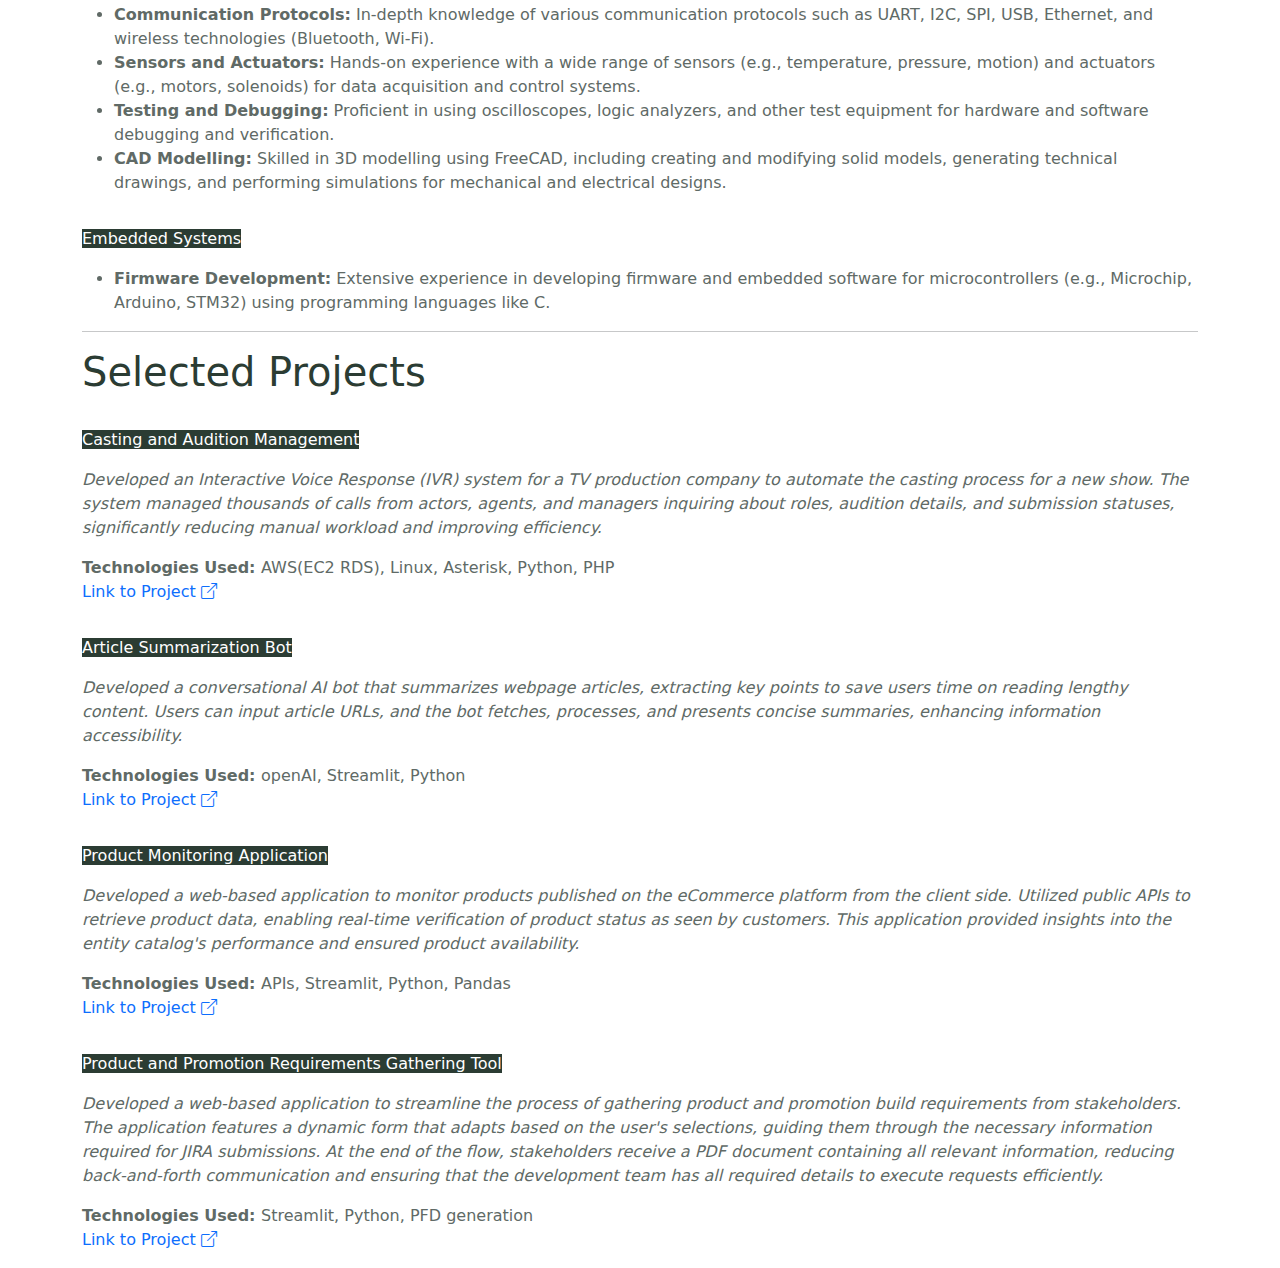
==== commit 6db3f96a: "Update resume.html" ====
--- a/resume.html
+++ b/resume.html
@@ -17,7 +17,7 @@
                     </div>
                     <div class="col-12 col-md order-md-1">
                             <p>
-                                <strong>Electroncis Engineer</strong><br>
+                                <strong>Electronics Engineer</strong><br>
                                 West Lakes, SA 5021, Australia <br>
                                 <a href="mailto:danielrodriguezmain@me.com">danielrodriguezmain@me.com</a> | <a href="tel:+61424749403">0424749403</a><br>
                                 <a href="index.html">Link to Portfolio <i class="bi bi-box-arrow-up-right"></i></a>
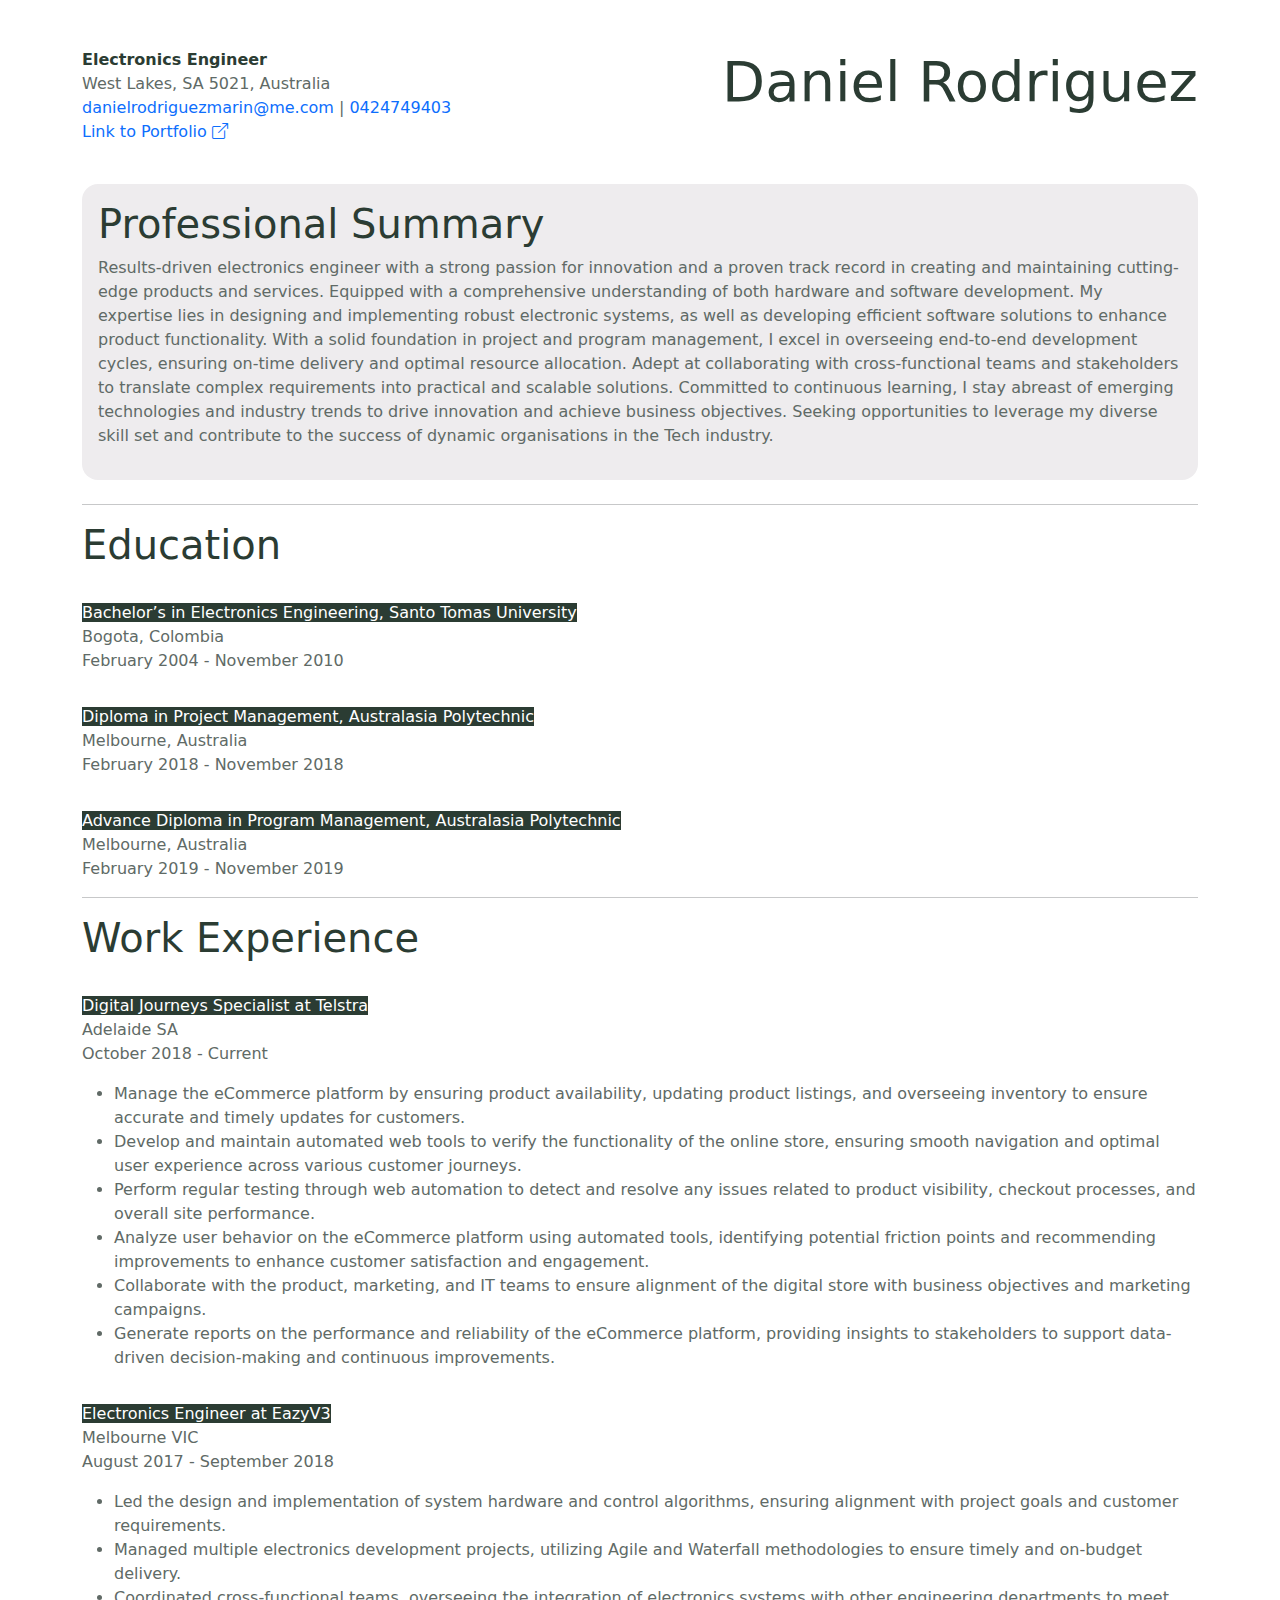
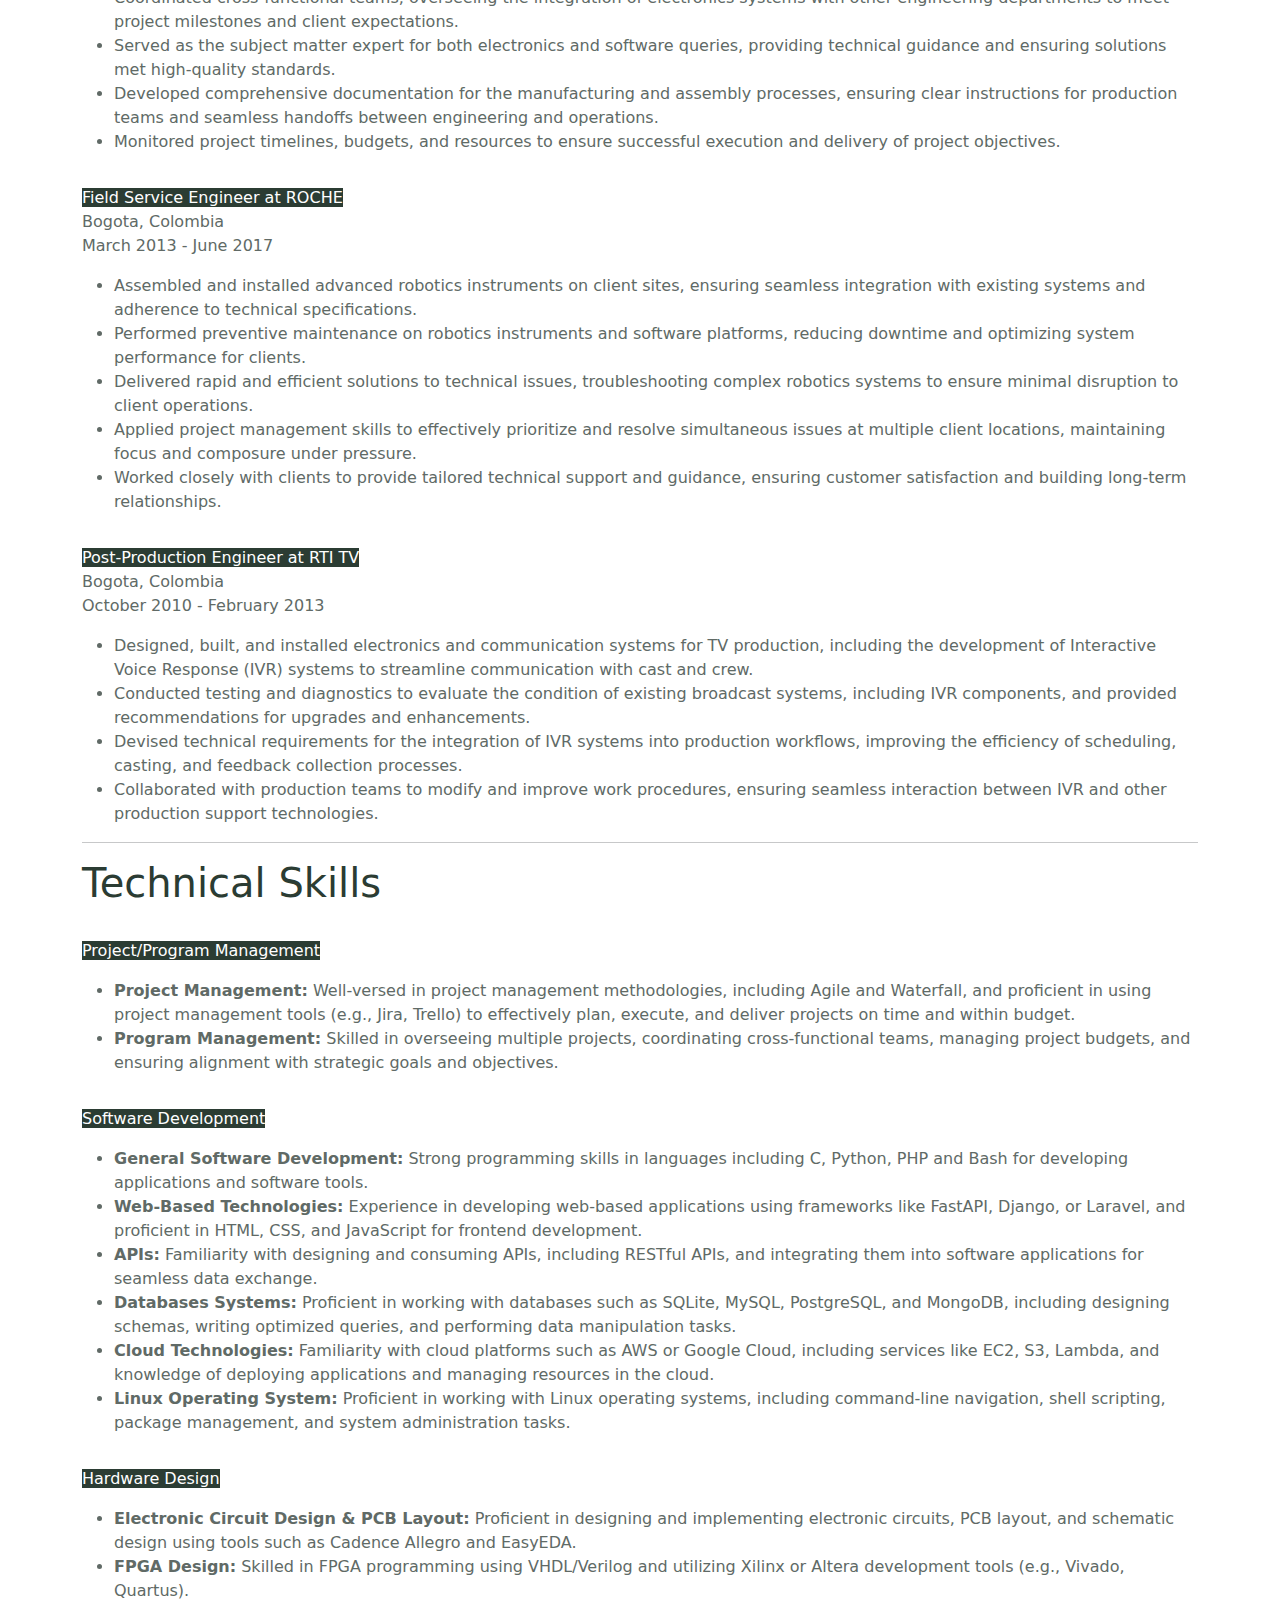
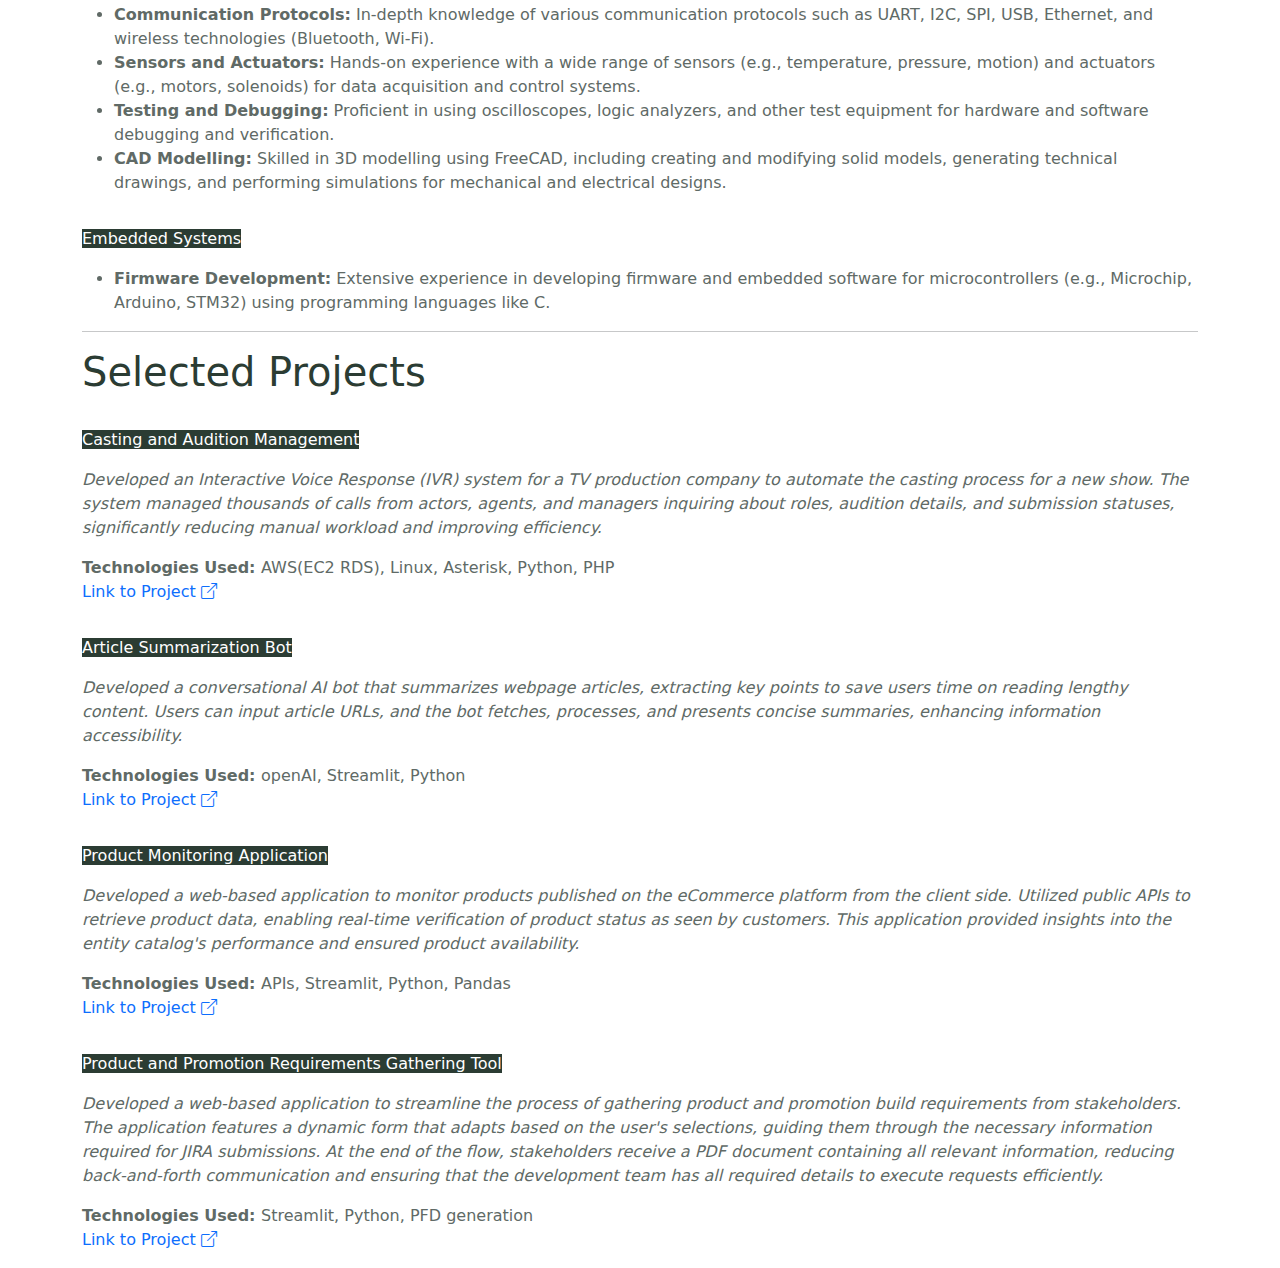
==== commit d484b1fe: "Typo Fix" ====
--- a/resume.html
+++ b/resume.html
@@ -19,7 +19,7 @@
                             <p>
                                 <strong>Electronics Engineer</strong><br>
                                 West Lakes, SA 5021, Australia <br>
-                                <a href="mailto:danielrodriguezmain@me.com">danielrodriguezmain@me.com</a> | <a href="tel:+61424749403">0424749403</a><br>
+                                <a href="mailto:danielrodriguezmain@me.com">danielrodriguezmarin@me.com</a> | <a href="tel:+61424749403">0424749403</a><br>
                                 <a href="index.html">Link to Portfolio <i class="bi bi-box-arrow-up-right"></i></a>
                             </p>
                     </div>
